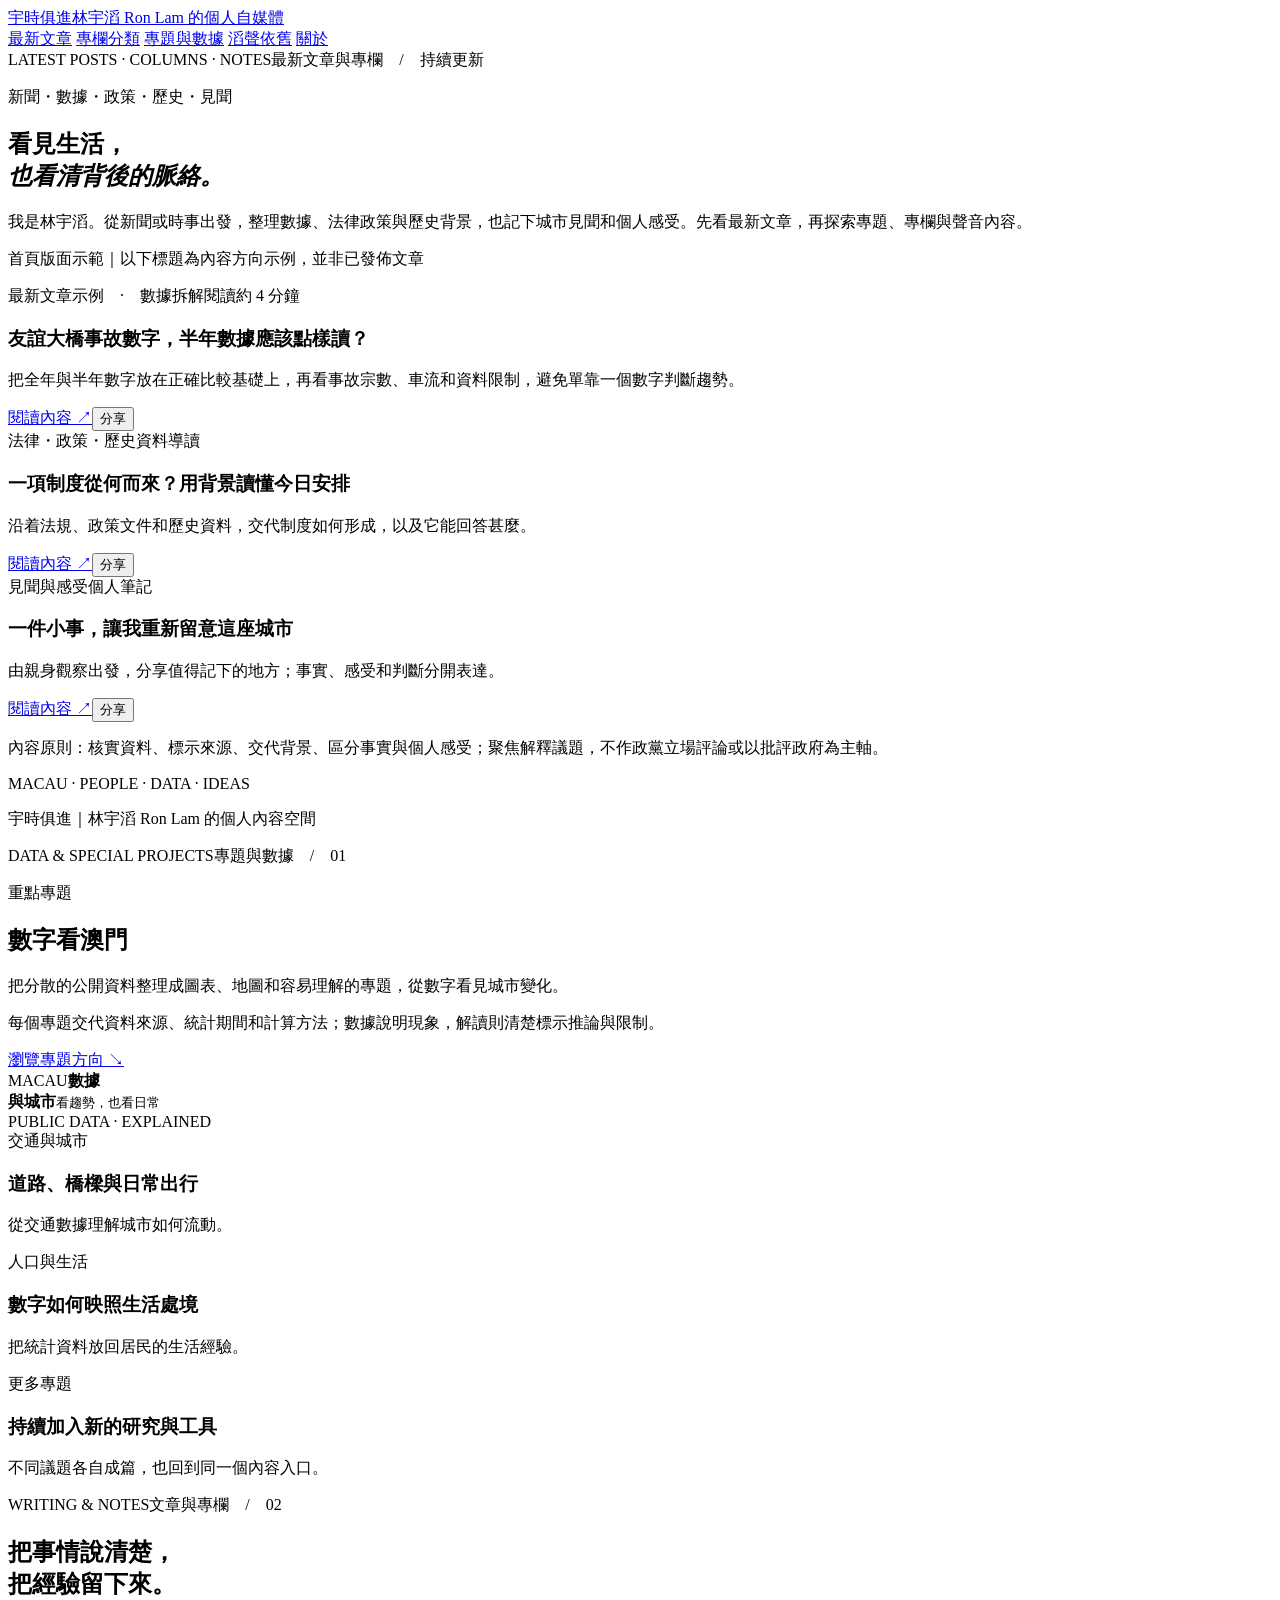
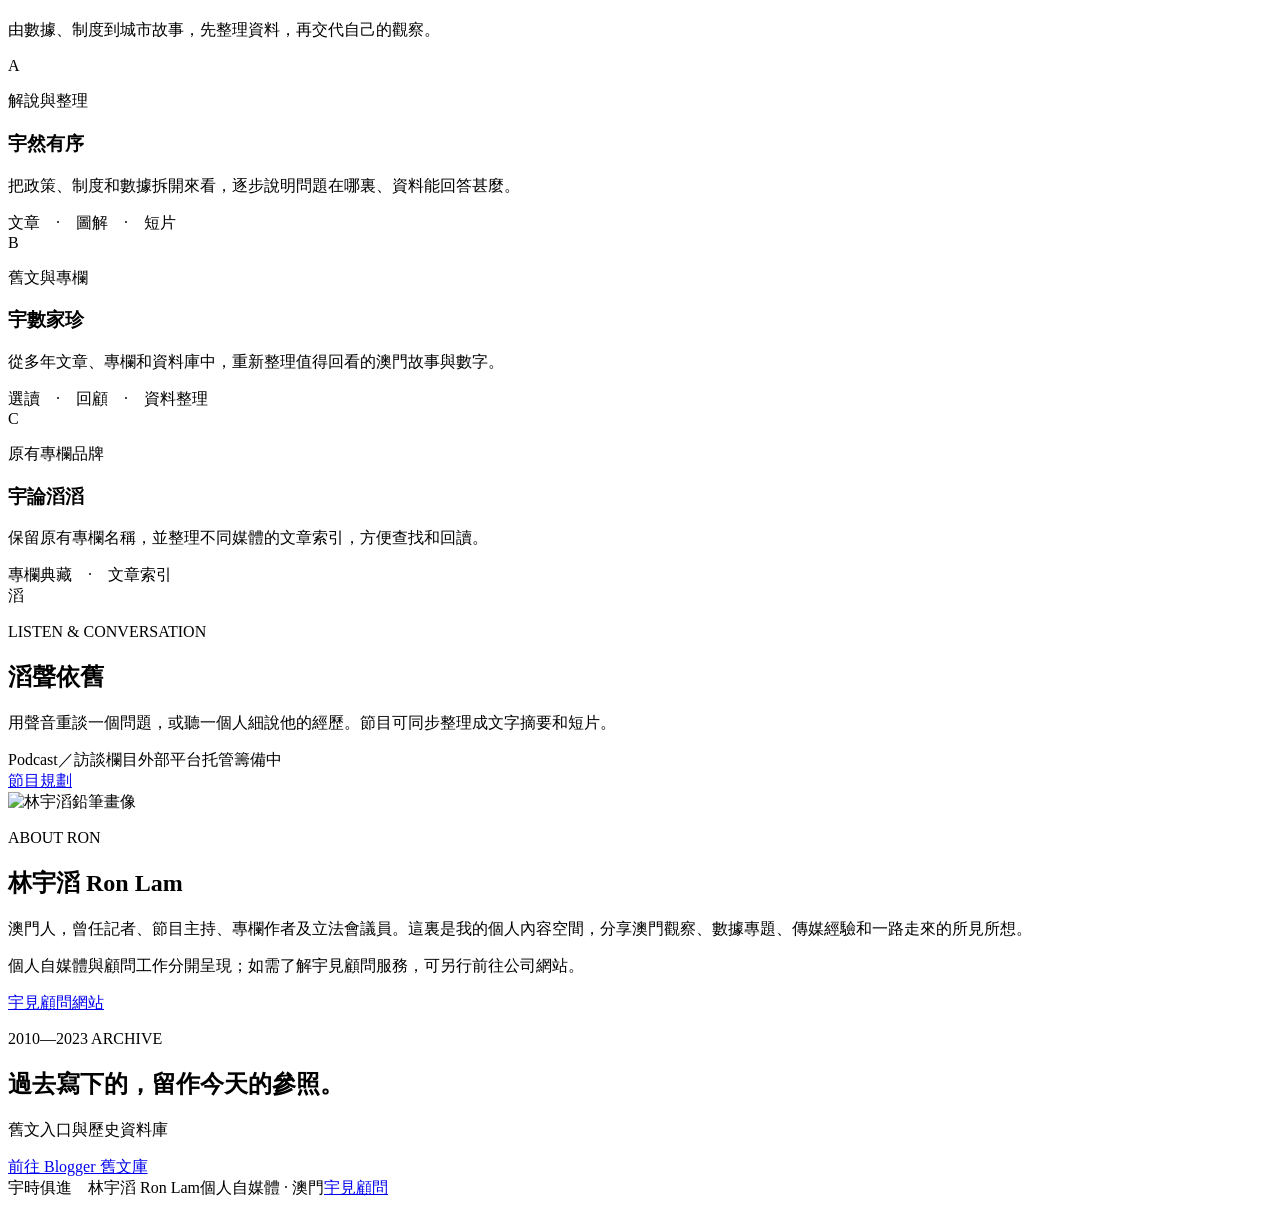
==== index.html @ ec5275de "Add personal media homepage draft" ====
<!doctype html>
<html lang="zh-Hant">
<head>
  <meta charset="utf-8">
  <meta name="viewport" content="width=device-width, initial-scale=1">
  <meta name="theme-color" content="#102a3b">
  <title>宇時俱進｜林宇滔 Ron Lam</title>
  <meta name="description" content="林宇滔 Ron Lam 的個人自媒體：新聞與時事解讀、澳門觀察、數據專題、文章與聲音故事。">
  <link rel="stylesheet" href="concepts.css">
  <link rel="stylesheet" href="fusion.css">
  <link rel="stylesheet" href="media-home.css">
</head>
<body class="media-home">
  <header class="site-header">
    <div class="wrap header-row">
      <a class="wordmark" href="#top" aria-label="宇時俱進首頁">宇時俱進<span>林宇滔 Ron Lam 的個人自媒體</span></a>
      <nav aria-label="主要導覽">
        <a href="#current">最新文章</a>
        <a href="#columns">專欄分類</a>
        <a href="#projects">專題與數據</a>
        <a href="#podcast">滔聲依舊</a>
        <a href="#about">關於</a>
      </nav>
    </div>
  </header>

  <main id="top">
    <section class="current-section" id="current" aria-labelledby="current-title">
      <div class="wrap">
        <div class="section-topline"><span class="eyebrow">LATEST POSTS · COLUMNS · NOTES</span><span class="section-index">最新文章與專欄　/　持續更新</span></div>
        <div class="current-heading"><div><p class="current-kicker">新聞・數據・政策・歷史・見聞</p><h1 id="current-title">看見生活，<br><em>也看清背後的脈絡。</em></h1></div><p>我是林宇滔。從新聞或時事出發，整理數據、法律政策與歷史背景，也記下城市見聞和個人感受。先看最新文章，再探索專題、專欄與聲音內容。</p></div>
        <p class="sample-label">首頁版面示範｜以下標題為內容方向示例，並非已發佈文章</p>
        <div class="current-grid">
          <article class="current-card current-card-featured" id="sample-data"><div class="current-meta"><span>最新文章示例　·　數據拆解</span><span>閱讀約 4 分鐘</span></div><h3>友誼大橋事故數字，半年數據應該點樣讀？</h3><p>把全年與半年數字放在正確比較基礎上，再看事故宗數、車流和資料限制，避免單靠一個數字判斷趨勢。</p><div class="share-row"><a href="#sample-data">閱讀內容 <span aria-hidden="true">↗</span></a><button class="share-button" type="button" data-title="友誼大橋事故數字，半年數據應該點樣讀？">分享</button></div></article>
          <article class="current-card" id="sample-policy"><div class="current-meta"><span>法律・政策・歷史</span><span>資料導讀</span></div><h3>一項制度從何而來？用背景讀懂今日安排</h3><p>沿着法規、政策文件和歷史資料，交代制度如何形成，以及它能回答甚麼。</p><div class="share-row"><a href="#sample-policy">閱讀內容 <span aria-hidden="true">↗</span></a><button class="share-button" type="button" data-title="一項制度從何而來？用背景讀懂今日安排">分享</button></div></article>
          <article class="current-card" id="sample-reflection"><div class="current-meta"><span>見聞與感受</span><span>個人筆記</span></div><h3>一件小事，讓我重新留意這座城市</h3><p>由親身觀察出發，分享值得記下的地方；事實、感受和判斷分開表達。</p><div class="share-row"><a href="#sample-reflection">閱讀內容 <span aria-hidden="true">↗</span></a><button class="share-button" type="button" data-title="一件小事，讓我重新留意這座城市">分享</button></div></article>
        </div>
        <p class="editorial-note">內容原則：核實資料、標示來源、交代背景、區分事實與個人感受；聚焦解釋議題，不作政黨立場評論或以批評政府為主軸。</p>
      </div>
    </section>

    <section class="opening-compact wrap" aria-label="網站定位">
      <p class="eyebrow">MACAU · PEOPLE · DATA · IDEAS</p>
      <p>宇時俱進｜林宇滔 Ron Lam 的個人內容空間</p>
    </section>

    <section class="feature-project" id="projects" aria-labelledby="project-title">
      <div class="wrap">
        <div class="section-topline"><span class="eyebrow">DATA & SPECIAL PROJECTS</span><span class="section-index">專題與數據　/　01</span></div>
        <div class="feature-grid">
          <div class="feature-copy">
            <p class="project-label"><span class="label-dot"></span>重點專題</p>
            <h2 id="project-title">數字看澳門</h2>
            <p class="feature-deck">把分散的公開資料整理成圖表、地圖和容易理解的專題，從數字看見城市變化。</p>
            <p class="feature-note">每個專題交代資料來源、統計期間和計算方法；數據說明現象，解讀則清楚標示推論與限制。</p>
            <a class="feature-link" href="#project-list">瀏覽專題方向 <span aria-hidden="true">↘</span></a>
          </div>
          <div class="data-visual" role="img" aria-label="以城市網格與數據線條呈現澳門專題資料">
            <div class="map-lines" aria-hidden="true"></div>
            <div class="data-stamp"><span>MACAU</span><strong>數據<br>與城市</strong><small>看趨勢，也看日常</small></div>
            <div class="chart-bars" aria-hidden="true"><i></i><i></i><i></i><i></i><i></i><i></i><i></i><i></i><i></i><i></i><i></i><i></i></div>
            <span class="visual-caption">PUBLIC DATA · EXPLAINED</span>
          </div>
        </div>
        <div class="project-list" id="project-list">
          <article><span>交通與城市</span><h3>道路、橋樑與日常出行</h3><p>從交通數據理解城市如何流動。</p></article>
          <article><span>人口與生活</span><h3>數字如何映照生活處境</h3><p>把統計資料放回居民的生活經驗。</p></article>
          <article><span>更多專題</span><h3>持續加入新的研究與工具</h3><p>不同議題各自成篇，也回到同一個內容入口。</p></article>
        </div>
      </div>
    </section>

    <section class="columns-section wrap" id="columns">
      <div class="section-topline"><span class="eyebrow">WRITING & NOTES</span><span class="section-index">文章與專欄　/　02</span></div>
      <div class="columns-heading"><h2>把事情說清楚，<br>把經驗留下來。</h2><p>由數據、制度到城市故事，先整理資料，再交代自己的觀察。</p></div>
      <div class="column-grid">
        <article class="column-card card-green">
          <span class="card-number">A</span><p class="card-kicker">解說與整理</p><h3>宇然有序</h3>
          <p>把政策、制度和數據拆開來看，逐步說明問題在哪裏、資料能回答甚麼。</p>
          <span class="format-note">文章　·　圖解　·　短片</span>
        </article>
        <article class="column-card card-cream">
          <span class="card-number">B</span><p class="card-kicker">舊文與專欄</p><h3>宇數家珍</h3>
          <p>從多年文章、專欄和資料庫中，重新整理值得回看的澳門故事與數字。</p>
          <span class="format-note">選讀　·　回顧　·　資料整理</span>
        </article>
        <article class="column-card card-blue">
          <span class="card-number">C</span><p class="card-kicker">原有專欄品牌</p><h3>宇論滔滔</h3>
          <p>保留原有專欄名稱，並整理不同媒體的文章索引，方便查找和回讀。</p>
          <span class="format-note">專欄典藏　·　文章索引</span>
        </article>
      </div>
    </section>

    <section class="podcast-section" id="podcast">
      <div class="wrap podcast-inner">
        <div class="podcast-mark" aria-hidden="true"><span>滔</span><i></i><i></i><i></i></div>
        <div class="podcast-copy"><p class="eyebrow">LISTEN & CONVERSATION</p><h2>滔聲依舊</h2><p>用聲音重談一個問題，或聽一個人細說他的經歷。節目可同步整理成文字摘要和短片。</p><div class="podcast-meta"><span>Podcast／訪談欄目</span><span>外部平台托管</span><span>籌備中</span></div></div>
        <a class="podcast-link" href="#about">節目規劃</a>
      </div>
    </section>

    <section class="about-section wrap" id="about">
      <div class="about-photo"><img src="assets/ron-lam-pencil.png" alt="林宇滔鉛筆畫像" loading="lazy"></div>
      <div class="about-copy"><p class="eyebrow">ABOUT RON</p><h2>林宇滔 Ron Lam</h2><p>澳門人，曾任記者、節目主持、專欄作者及立法會議員。這裏是我的個人內容空間，分享澳門觀察、數據專題、傳媒經驗和一路走來的所見所想。</p><p>個人自媒體與顧問工作分開呈現；如需了解宇見顧問服務，可另行前往公司網站。</p><a class="text-link" href="https://uvisionmacau.com/" target="_blank" rel="noopener">宇見顧問網站</a></div>
    </section>

    <section class="archive-band">
      <div class="wrap archive-inner"><div><p class="eyebrow">2010—2023 ARCHIVE</p><h2>過去寫下的，留作今天的參照。</h2><p>舊文入口與歷史資料庫</p></div><a href="https://lamutou.blogspot.com/" target="_blank" rel="noopener">前往 Blogger 舊文庫</a></div>
    </section>
  </main>

  <footer class="site-footer"><div class="wrap footer-row"><span>宇時俱進　林宇滔 Ron Lam</span><span>個人自媒體 · 澳門</span><a href="https://uvisionmacau.com/" target="_blank" rel="noopener">宇見顧問</a></div></footer>
  <div class="share-status" role="status" aria-live="polite"></div>
  <script>
    document.querySelectorAll('.share-button').forEach(button => button.addEventListener('click', async () => {
      const title = button.dataset.title;
      const url = new URL(button.closest('article').id, window.location.href).href;
      const shareText = `${title}｜宇時俱進・林宇滔 Ron Lam\n${url}`;
      try {
        if (navigator.share) await navigator.share({title, text: shareText});
        else { await navigator.clipboard.writeText(shareText); document.querySelector('.share-status').textContent = '分享文字已複製：標題、網站名稱及連結（連結置於最後）。'; }
      } catch (error) {
        if (error.name !== 'AbortError') { try { await navigator.clipboard.writeText(shareText); document.querySelector('.share-status').textContent = '分享文字已複製：標題、網站名稱及連結（連結置於最後）。'; } catch { document.querySelector('.share-status').textContent = shareText; } }
      }
    }));
  </script>
</body>
</html>
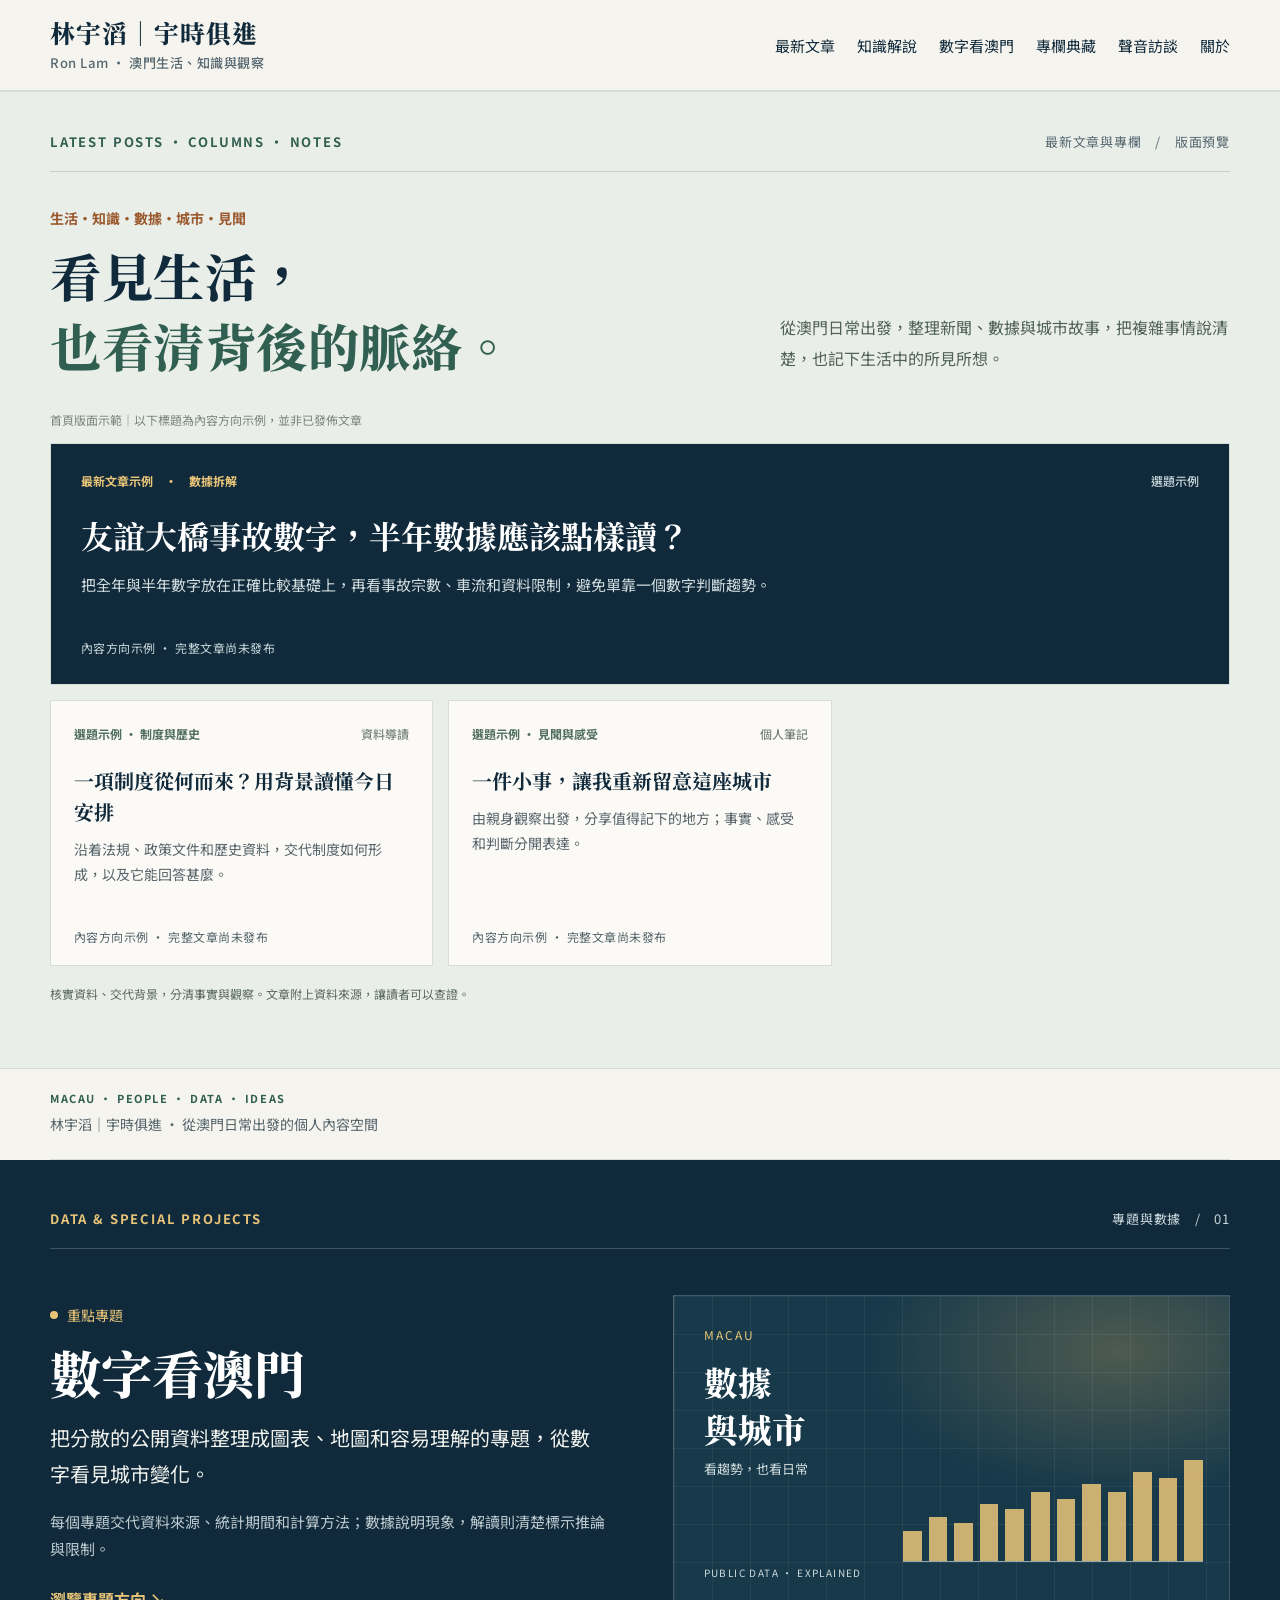
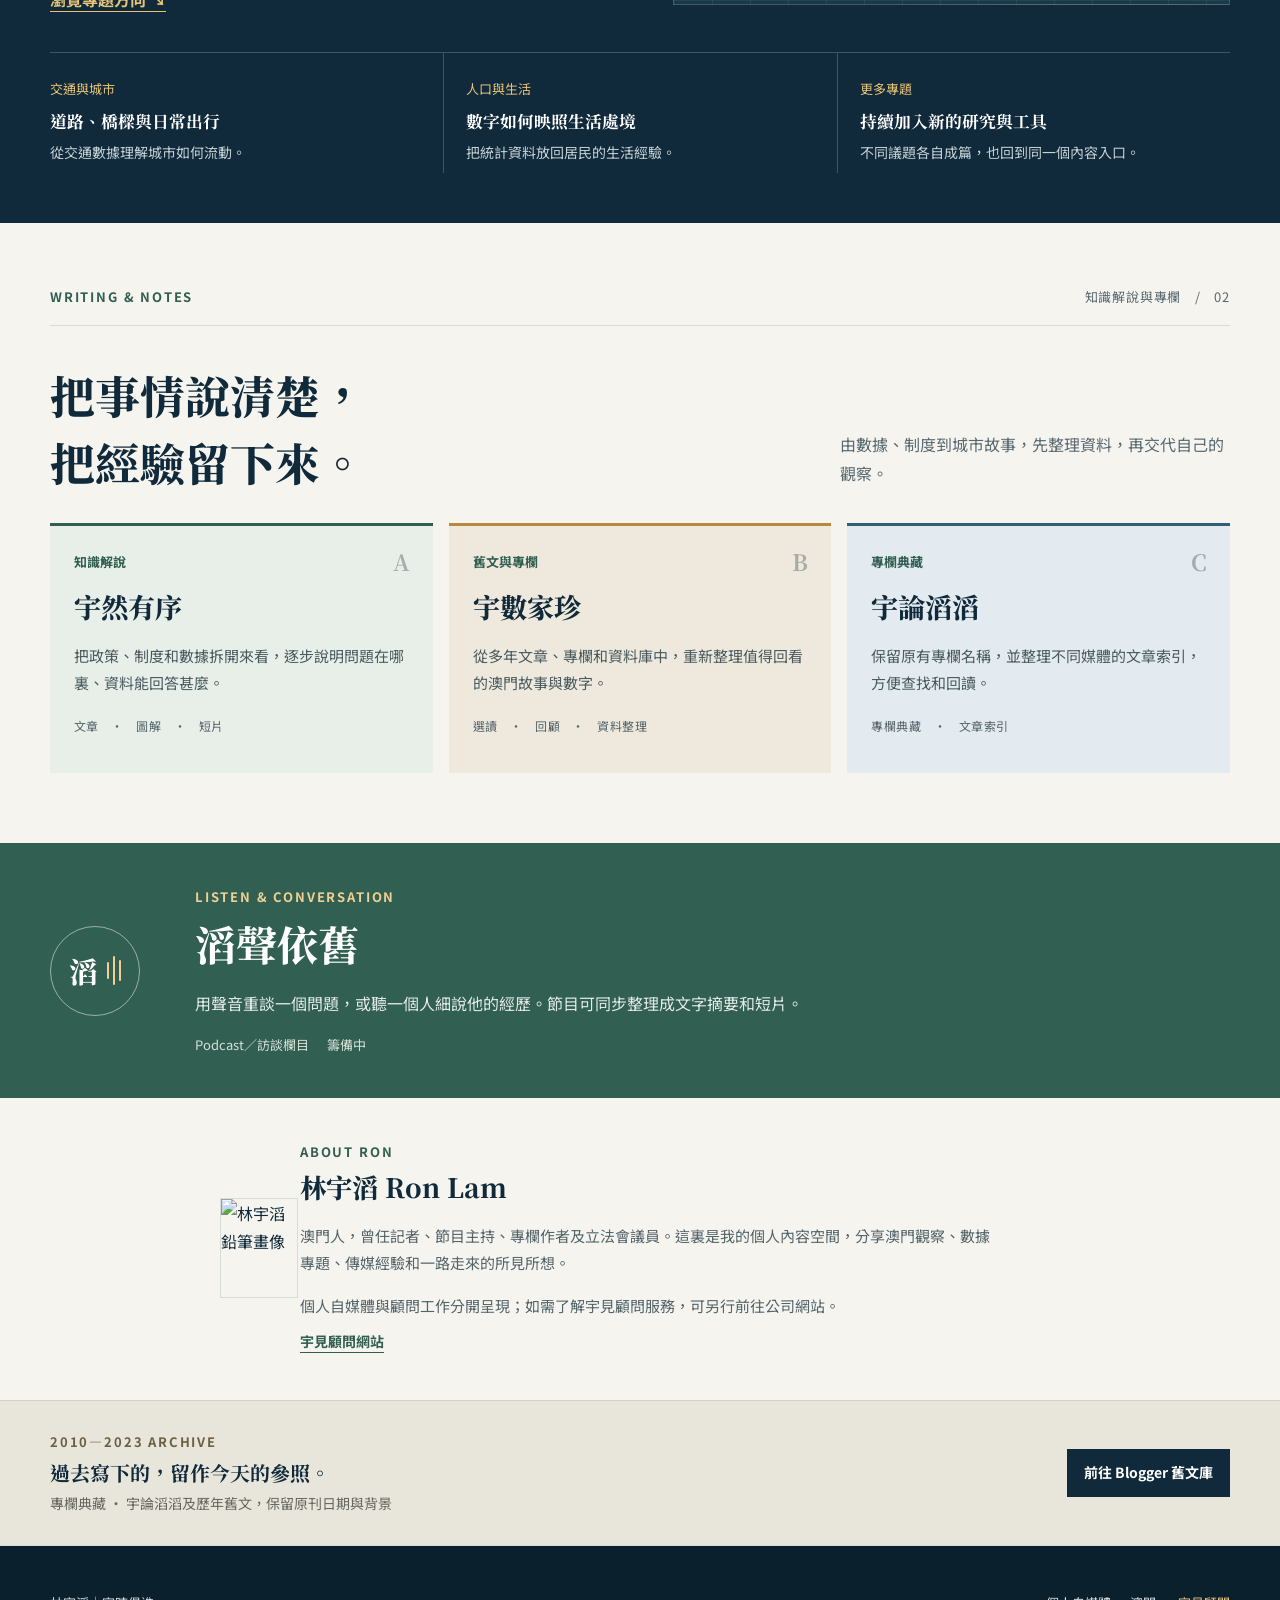
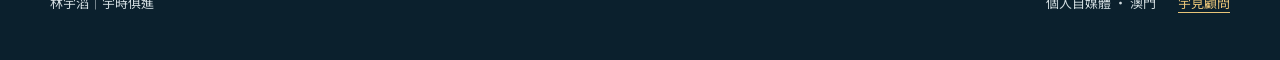
==== commit 41d80152: "Refine personal media homepage branding, navigation and draft content boundaries" ====
--- a/index.html
+++ b/index.html
@@ -4,21 +4,29 @@
   <meta charset="utf-8">
   <meta name="viewport" content="width=device-width, initial-scale=1">
   <meta name="theme-color" content="#102a3b">
-  <title>宇時俱進｜林宇滔 Ron Lam</title>
-  <meta name="description" content="林宇滔 Ron Lam 的個人自媒體：新聞與時事解讀、澳門觀察、數據專題、文章與聲音故事。">
+  <title>林宇滔｜宇時俱進</title>
+  <meta name="description" content="從澳門日常出發，整理新聞、數據與城市故事，把複雜事情說清楚，也記下生活中的所見所想。">
   <link rel="stylesheet" href="concepts.css">
   <link rel="stylesheet" href="fusion.css">
   <link rel="stylesheet" href="media-home.css">
+  <style>
+    .media-home .header-row{flex-wrap:wrap;padding-top:18px;padding-bottom:18px}
+    .media-home nav{flex-wrap:wrap;gap:12px 22px}
+    .media-home nav a{white-space:nowrap}
+    .media-home .current-card-featured .format-note{color:#c9d8dc}
+    @media(max-width:580px){.media-home .wordmark{font-size:1.35rem}}
+  </style>
 </head>
 <body class="media-home">
   <header class="site-header">
     <div class="wrap header-row">
-      <a class="wordmark" href="#top" aria-label="宇時俱進首頁">宇時俱進<span>林宇滔 Ron Lam 的個人自媒體</span></a>
+      <a class="wordmark" href="#top" aria-label="林宇滔｜宇時俱進首頁">林宇滔｜宇時俱進<span>Ron Lam · 澳門生活、知識與觀察</span></a>
       <nav aria-label="主要導覽">
         <a href="#current">最新文章</a>
-        <a href="#columns">專欄分類</a>
-        <a href="#projects">專題與數據</a>
-        <a href="#podcast">滔聲依舊</a>
+        <a href="#columns">知識解說</a>
+        <a href="#projects">數字看澳門</a>
+        <a href="#archive">專欄典藏</a>
+        <a href="#podcast">聲音訪談</a>
         <a href="#about">關於</a>
       </nav>
     </div>
@@ -27,21 +35,21 @@
   <main id="top">
     <section class="current-section" id="current" aria-labelledby="current-title">
       <div class="wrap">
-        <div class="section-topline"><span class="eyebrow">LATEST POSTS · COLUMNS · NOTES</span><span class="section-index">最新文章與專欄　/　持續更新</span></div>
-        <div class="current-heading"><div><p class="current-kicker">新聞・數據・政策・歷史・見聞</p><h1 id="current-title">看見生活，<br><em>也看清背後的脈絡。</em></h1></div><p>我是林宇滔。從新聞或時事出發，整理數據、法律政策與歷史背景，也記下城市見聞和個人感受。先看最新文章，再探索專題、專欄與聲音內容。</p></div>
+        <div class="section-topline"><span class="eyebrow">LATEST POSTS · COLUMNS · NOTES</span><span class="section-index">最新文章與專欄　/　版面預覽</span></div>
+        <div class="current-heading"><div><p class="current-kicker">生活・知識・數據・城市・見聞</p><h1 id="current-title">看見生活，<br><em>也看清背後的脈絡。</em></h1></div><p>從澳門日常出發，整理新聞、數據與城市故事，把複雜事情說清楚，也記下生活中的所見所想。</p></div>
         <p class="sample-label">首頁版面示範｜以下標題為內容方向示例，並非已發佈文章</p>
         <div class="current-grid">
-          <article class="current-card current-card-featured" id="sample-data"><div class="current-meta"><span>最新文章示例　·　數據拆解</span><span>閱讀約 4 分鐘</span></div><h3>友誼大橋事故數字，半年數據應該點樣讀？</h3><p>把全年與半年數字放在正確比較基礎上，再看事故宗數、車流和資料限制，避免單靠一個數字判斷趨勢。</p><div class="share-row"><a href="#sample-data">閱讀內容 <span aria-hidden="true">↗</span></a><button class="share-button" type="button" data-title="友誼大橋事故數字，半年數據應該點樣讀？">分享</button></div></article>
-          <article class="current-card" id="sample-policy"><div class="current-meta"><span>法律・政策・歷史</span><span>資料導讀</span></div><h3>一項制度從何而來？用背景讀懂今日安排</h3><p>沿着法規、政策文件和歷史資料，交代制度如何形成，以及它能回答甚麼。</p><div class="share-row"><a href="#sample-policy">閱讀內容 <span aria-hidden="true">↗</span></a><button class="share-button" type="button" data-title="一項制度從何而來？用背景讀懂今日安排">分享</button></div></article>
-          <article class="current-card" id="sample-reflection"><div class="current-meta"><span>見聞與感受</span><span>個人筆記</span></div><h3>一件小事，讓我重新留意這座城市</h3><p>由親身觀察出發，分享值得記下的地方；事實、感受和判斷分開表達。</p><div class="share-row"><a href="#sample-reflection">閱讀內容 <span aria-hidden="true">↗</span></a><button class="share-button" type="button" data-title="一件小事，讓我重新留意這座城市">分享</button></div></article>
+          <article class="current-card current-card-featured" id="sample-data"><div class="current-meta"><span>最新文章示例　·　數據拆解</span><span>選題示例</span></div><h3>友誼大橋事故數字，半年數據應該點樣讀？</h3><p>把全年與半年數字放在正確比較基礎上，再看事故宗數、車流和資料限制，避免單靠一個數字判斷趨勢。</p><div class="share-row"><span class="format-note">內容方向示例 · 完整文章尚未發布</span></div></article>
+          <article class="current-card" id="sample-policy"><div class="current-meta"><span>選題示例 · 制度與歷史</span><span>資料導讀</span></div><h3>一項制度從何而來？用背景讀懂今日安排</h3><p>沿着法規、政策文件和歷史資料，交代制度如何形成，以及它能回答甚麼。</p><div class="share-row"><span class="format-note">內容方向示例 · 完整文章尚未發布</span></div></article>
+          <article class="current-card" id="sample-reflection"><div class="current-meta"><span>選題示例 · 見聞與感受</span><span>個人筆記</span></div><h3>一件小事，讓我重新留意這座城市</h3><p>由親身觀察出發，分享值得記下的地方；事實、感受和判斷分開表達。</p><div class="share-row"><span class="format-note">內容方向示例 · 完整文章尚未發布</span></div></article>
         </div>
-        <p class="editorial-note">內容原則：核實資料、標示來源、交代背景、區分事實與個人感受；聚焦解釋議題，不作政黨立場評論或以批評政府為主軸。</p>
+        <p class="editorial-note">核實資料、交代背景，分清事實與觀察。文章附上資料來源，讓讀者可以查證。</p>
       </div>
     </section>
 
     <section class="opening-compact wrap" aria-label="網站定位">
       <p class="eyebrow">MACAU · PEOPLE · DATA · IDEAS</p>
-      <p>宇時俱進｜林宇滔 Ron Lam 的個人內容空間</p>
+      <p>林宇滔｜宇時俱進 · 從澳門日常出發的個人內容空間</p>
     </section>
 
     <section class="feature-project" id="projects" aria-labelledby="project-title">
@@ -71,11 +79,11 @@
     </section>
 
     <section class="columns-section wrap" id="columns">
-      <div class="section-topline"><span class="eyebrow">WRITING & NOTES</span><span class="section-index">文章與專欄　/　02</span></div>
+      <div class="section-topline"><span class="eyebrow">WRITING & NOTES</span><span class="section-index">知識解說與專欄　/　02</span></div>
       <div class="columns-heading"><h2>把事情說清楚，<br>把經驗留下來。</h2><p>由數據、制度到城市故事，先整理資料，再交代自己的觀察。</p></div>
       <div class="column-grid">
         <article class="column-card card-green">
-          <span class="card-number">A</span><p class="card-kicker">解說與整理</p><h3>宇然有序</h3>
+          <span class="card-number">A</span><p class="card-kicker">知識解說</p><h3>宇然有序</h3>
           <p>把政策、制度和數據拆開來看，逐步說明問題在哪裏、資料能回答甚麼。</p>
           <span class="format-note">文章　·　圖解　·　短片</span>
         </article>
@@ -85,7 +93,7 @@
           <span class="format-note">選讀　·　回顧　·　資料整理</span>
         </article>
         <article class="column-card card-blue">
-          <span class="card-number">C</span><p class="card-kicker">原有專欄品牌</p><h3>宇論滔滔</h3>
+          <span class="card-number">C</span><p class="card-kicker">專欄典藏</p><h3>宇論滔滔</h3>
           <p>保留原有專欄名稱，並整理不同媒體的文章索引，方便查找和回讀。</p>
           <span class="format-note">專欄典藏　·　文章索引</span>
         </article>
@@ -95,8 +103,7 @@
     <section class="podcast-section" id="podcast">
       <div class="wrap podcast-inner">
         <div class="podcast-mark" aria-hidden="true"><span>滔</span><i></i><i></i><i></i></div>
-        <div class="podcast-copy"><p class="eyebrow">LISTEN & CONVERSATION</p><h2>滔聲依舊</h2><p>用聲音重談一個問題，或聽一個人細說他的經歷。節目可同步整理成文字摘要和短片。</p><div class="podcast-meta"><span>Podcast／訪談欄目</span><span>外部平台托管</span><span>籌備中</span></div></div>
-        <a class="podcast-link" href="#about">節目規劃</a>
+        <div class="podcast-copy"><p class="eyebrow">LISTEN & CONVERSATION</p><h2>滔聲依舊</h2><p>用聲音重談一個問題，或聽一個人細說他的經歷。節目可同步整理成文字摘要和短片。</p><div class="podcast-meta"><span>Podcast／訪談欄目</span><span>籌備中</span></div></div>
       </div>
     </section>
 
@@ -105,25 +112,11 @@
       <div class="about-copy"><p class="eyebrow">ABOUT RON</p><h2>林宇滔 Ron Lam</h2><p>澳門人，曾任記者、節目主持、專欄作者及立法會議員。這裏是我的個人內容空間，分享澳門觀察、數據專題、傳媒經驗和一路走來的所見所想。</p><p>個人自媒體與顧問工作分開呈現；如需了解宇見顧問服務，可另行前往公司網站。</p><a class="text-link" href="https://uvisionmacau.com/" target="_blank" rel="noopener">宇見顧問網站</a></div>
     </section>
 
-    <section class="archive-band">
-      <div class="wrap archive-inner"><div><p class="eyebrow">2010—2023 ARCHIVE</p><h2>過去寫下的，留作今天的參照。</h2><p>舊文入口與歷史資料庫</p></div><a href="https://lamutou.blogspot.com/" target="_blank" rel="noopener">前往 Blogger 舊文庫</a></div>
+    <section class="archive-band" id="archive">
+      <div class="wrap archive-inner"><div><p class="eyebrow">2010—2023 ARCHIVE</p><h2>過去寫下的，留作今天的參照。</h2><p>專欄典藏 · 宇論滔滔及歷年舊文，保留原刊日期與背景</p></div><a href="https://lamutou.blogspot.com/" target="_blank" rel="noopener">前往 Blogger 舊文庫</a></div>
     </section>
   </main>
 
-  <footer class="site-footer"><div class="wrap footer-row"><span>宇時俱進　林宇滔 Ron Lam</span><span>個人自媒體 · 澳門</span><a href="https://uvisionmacau.com/" target="_blank" rel="noopener">宇見顧問</a></div></footer>
-  <div class="share-status" role="status" aria-live="polite"></div>
-  <script>
-    document.querySelectorAll('.share-button').forEach(button => button.addEventListener('click', async () => {
-      const title = button.dataset.title;
-      const url = new URL(button.closest('article').id, window.location.href).href;
-      const shareText = `${title}｜宇時俱進・林宇滔 Ron Lam\n${url}`;
-      try {
-        if (navigator.share) await navigator.share({title, text: shareText});
-        else { await navigator.clipboard.writeText(shareText); document.querySelector('.share-status').textContent = '分享文字已複製：標題、網站名稱及連結（連結置於最後）。'; }
-      } catch (error) {
-        if (error.name !== 'AbortError') { try { await navigator.clipboard.writeText(shareText); document.querySelector('.share-status').textContent = '分享文字已複製：標題、網站名稱及連結（連結置於最後）。'; } catch { document.querySelector('.share-status').textContent = shareText; } }
-      }
-    }));
-  </script>
+  <footer class="site-footer"><div class="wrap footer-row"><span>林宇滔｜宇時俱進</span><span>個人自媒體 · 澳門</span><a href="https://uvisionmacau.com/" target="_blank" rel="noopener">宇見顧問</a></div></footer>
 </body>
 </html>
--- a/concepts.css
+++ b/concepts.css
@@ -0,0 +1,13 @@
+@import url('https://fonts.googleapis.com/css2?family=Noto+Sans+TC:wght@400;500;700;900&family=Noto+Serif+TC:wght@400;600;800;900&display=swap');
+*{box-sizing:border-box}html{scroll-behavior:smooth}body{margin:0;font:16px/1.8 'Noto Sans TC',sans-serif;color:var(--ink);background:var(--bg)}a{color:inherit;text-decoration:none}a:hover{text-decoration:underline;text-underline-offset:5px}img{display:block;width:100%;object-fit:cover}button,summary{font:inherit}h1,h2,h3,p{margin:0}h1,h2,h3{line-height:1.35}h1{font-size:clamp(2.6rem,6vw,5.8rem)}h2{font-size:clamp(1.7rem,3vw,2.8rem)}h3{font-size:1.35rem}p{margin-top:1rem}a:focus-visible,summary:focus-visible{outline:3px solid var(--accent);outline-offset:5px}.serif{font-family:'Noto Serif TC',serif}.wrap{width:min(1180px,calc(100% - 64px));margin:auto}.switcher{background:#fff;color:#292929;border-bottom:1px solid #ddd;font-size:14px;position:relative;z-index:5}.switcher nav{display:flex;align-items:center;gap:22px;flex-wrap:wrap;padding:10px 0}.switcher strong{margin-right:auto}.switcher a[aria-current=page]{font-weight:900;border-bottom:2px solid #222}.kicker{font-size:14px;font-weight:700;letter-spacing:.12em;text-transform:uppercase;color:var(--accent)}.muted{color:var(--muted)}.tag{font-size:14px;color:var(--accent);font-weight:700}.button{display:inline-block;padding:12px 23px;background:var(--accent);color:var(--button-ink,#fff);font-weight:700;margin-top:24px}.section{padding:68px 0}.section-heading{display:flex;gap:24px;justify-content:space-between;align-items:baseline;margin-bottom:28px}.grid3{display:grid;grid-template-columns:repeat(3,minmax(0,1fr));gap:28px}.grid2{display:grid;grid-template-columns:repeat(2,minmax(0,1fr));gap:32px}details{margin-top:20px;border-top:1px solid var(--line);padding-top:12px}summary{cursor:pointer;font-size:14px;font-weight:700}details p{font-size:16px;color:var(--muted)}.notice{font-size:14px;padding:12px 0;color:var(--muted)}.archive{border-top:1px solid var(--line);padding:40px 0}.archive .wrap{display:flex;justify-content:space-between;align-items:center;gap:28px}.archive h2{font-size:1.4rem}.archive p{margin:6px 0 0;font-size:14px}.archive a{font-weight:700;text-decoration:underline;white-space:nowrap}footer{padding:26px 0;font-size:14px;border-top:1px solid var(--line)}.credits{font-size:12px;color:var(--muted);margin-top:10px}.credits a{text-decoration:underline}.about-row{display:grid;grid-template-columns:90px 1fr;gap:24px;align-items:center}.about-row img{height:90px;border-radius:50%}.about-row p{margin-top:8px}.preview-label{font-size:13px;color:var(--muted);margin-top:16px}
+/* A / printed journal: compact masthead, asymmetric editorial columns */
+.journal{--bg:#fff;--ink:#202020;--accent:#ad262b;--muted:#666;--line:#d4d4d4}.journal .masthead{padding:35px 0 18px;border-bottom:4px double #222}.journal .brandline{display:flex;align-items:baseline;justify-content:space-between;gap:20px}.journal .brand{font:900 clamp(2.3rem,6vw,4.6rem)/1.2 'Noto Serif TC',serif;letter-spacing:.08em}.journal .brandline small{font-size:14px;letter-spacing:.13em}.journal .nav{display:flex;gap:32px;flex-wrap:wrap;border-bottom:1px solid #222;padding:15px 0}.journal .editorial{display:grid;grid-template-columns:2fr 1fr;gap:45px;padding:45px 0 55px}.journal .lead h1{font:800 clamp(2.3rem,4vw,4rem)/1.4 'Noto Serif TC',serif;margin:16px 0 22px}.journal .lead p{font-size:18px;max-width:650px}.journal .side{border-left:1px solid var(--line);padding-left:32px}.journal .side article+article{border-top:1px solid var(--line);margin-top:24px;padding-top:24px}.journal .side h3{margin-top:10px}.journal .issue{padding:28px;background:#f4f4f4;margin-top:30px;border-left:4px solid var(--accent)}.journal .section{border-top:1px solid #222}.journal .grid3 article{border-top:3px solid #222;padding-top:18px}.journal .grid3 h3{margin-top:14px}.journal .media-note{border:1px solid var(--line);padding:28px}.journal .about-row{max-width:800px}.journal .archive{background:#f4f4f4}
+/* B / studio: dark stage, acid-yellow typography, horizontal program rows */
+.studio{--bg:#121212;--ink:#f6f6f6;--accent:#e4ff45;--button-ink:#121212;--muted:#b6b6b6;--line:#393939}.studio .nav{display:flex;justify-content:space-between;gap:24px;padding:25px 0;align-items:center}.studio .brand{font-size:25px;font-weight:900;letter-spacing:-.04em}.studio .nav-links{display:flex;gap:24px;flex-wrap:wrap}.studio .stage{background:#232323;display:grid;grid-template-columns:1.2fr 1fr;min-height:600px;overflow:hidden}.studio .stage-copy{padding:60px 48px;align-self:center}.studio h1{font-weight:900;letter-spacing:-.035em;margin:24px 0}.studio h1 em{font-style:normal;color:var(--accent)}.studio .portrait{position:relative;min-height:560px}.studio .portrait img{height:100%;position:absolute;object-position:center 25%;filter:grayscale(1)}.studio .portrait:after{content:'';position:absolute;inset:0;background:linear-gradient(90deg,#232323,transparent 30%)}.studio .portrait .caption{position:absolute;bottom:28px;left:30px;z-index:1;background:var(--accent);color:#111;padding:10px 20px;font-weight:900}.studio .program{border-top:1px solid var(--line);display:grid;grid-template-columns:70px 1fr 200px;gap:26px;padding:27px 0;align-items:start}.studio .program .number{font-size:2rem;font-weight:900;color:var(--accent)}.studio .program h3{font-size:1.65rem}.studio .program p{margin-top:8px}.studio .program .format{text-align:right;font-size:14px}.studio .podcast-band{background:var(--accent);color:#141414;padding:46px}.studio .podcast-band .kicker{color:#363e0c}.studio .podcast-band p{max-width:700px}.studio .podcast-band .grid2{margin-top:30px}.studio .podcast-band article{border-top:1px solid #66791b;padding-top:18px}.studio .reading{padding:28px;border:1px solid var(--line)}.studio .reading h3{margin-top:15px}.studio .about{border-top:1px solid var(--line);max-width:850px}.studio .archive{background:#202020}
+/* C / field notebook: photographic opening, narrow index and flowing stories */
+.city{--bg:#fffdf8;--ink:#263b34;--accent:#a53c24;--muted:#66716a;--line:#d6dad1}.city .nav{display:flex;justify-content:space-between;gap:24px;align-items:center;padding:28px 0}.city .brand{font:800 1.9rem 'Noto Serif TC',serif}.city .nav-links{display:flex;gap:24px;flex-wrap:wrap}.city .cover{position:relative;height:650px;background:#263b34;overflow:hidden}.city .cover img{height:100%;object-position:center}.city .cover:after{content:'';position:absolute;inset:0;background:linear-gradient(90deg,rgba(0,0,0,.68),rgba(0,0,0,.08))}.city .cover-copy{position:absolute;z-index:1;left:6%;bottom:65px;max-width:640px;color:white;padding-right:24px}.city .cover .kicker{color:#ffd49c}.city .cover h1{font-family:'Noto Serif TC',serif;margin:22px 0}.city .cover p{font-size:18px;max-width:460px}.city .caption{display:flex;justify-content:space-between;gap:20px;padding:13px 0;font-size:13px;color:var(--muted)}.city .notebook{display:grid;grid-template-columns:200px minmax(0,1fr);gap:65px;padding:60px 0}.city .index{border-top:3px solid var(--accent);padding-top:20px}.city .index h2{font-size:1.4rem}.city .index a{display:block;margin-top:20px;color:var(--muted)}.city .story{padding:0 0 38px;margin-bottom:38px;border-bottom:1px solid var(--line)}.city .story h2{margin-top:12px}.city .story p{max-width:760px}.city .quote{background:#e7eee9;padding:35px;border-left:4px solid #263b34;font:600 1.6rem/1.7 'Noto Serif TC',serif;margin:25px 0 45px}.city .postcards article{padding:25px;border:1px solid var(--line);background:#fff}.city .postcards h3{margin-top:15px}.city .listen{display:grid;grid-template-columns:1fr 1.5fr;gap:40px;background:#263b34;color:white;padding:38px}.city .listen .kicker{color:#f2bb87}.city .about-row{padding:40px 0;max-width:750px}.city .archive{background:#e7eee9}
+/* Comparison page */
+.compare{--bg:#f4f5f7;--ink:#17191c;--accent:#234ae3;--muted:#626a77;--line:#d6dae1}.compare header{padding:70px 0 40px}.compare header h1{font-size:clamp(2.5rem,5vw,4rem)}.compare header p{max-width:700px}.compare .option{background:white;border:1px solid var(--line);overflow:hidden;display:flex;flex-direction:column}.compare .sample{min-height:250px;padding:30px;display:flex;flex-direction:column;justify-content:space-between}.compare .sample span{font-size:14px}.compare .sample strong{font-size:2.6rem;line-height:1.4}.compare .sample-a{background:white;color:#222;border-top:5px solid #ad262b;font-family:'Noto Serif TC',serif}.compare .sample-b{background:#151515;color:#e4ff45;font-weight:900}.compare .sample-c{background:#263b34;color:white;font-family:'Noto Serif TC',serif}.compare .option-body{padding:28px;flex:1;display:flex;flex-direction:column}.compare .option-body p{color:var(--muted)}.compare .option-body .button{align-self:flex-start;margin-top:auto}.compare .flow{font-size:14px;padding:20px 0 28px;line-height:2}.compare .original{margin:36px 0 70px;padding:25px;border:1px solid var(--line);display:flex;gap:24px;justify-content:space-between;align-items:center}.compare .original a{text-decoration:underline;white-space:nowrap}
+@media(max-width:850px){.wrap{width:calc(100% - 40px)}.grid3{grid-template-columns:1fr}.journal .editorial{grid-template-columns:1fr;gap:30px}.journal .side{border-left:0;border-top:1px solid var(--line);padding:28px 0 0;display:grid;grid-template-columns:1fr 1fr;gap:24px}.journal .side article+article{border:0;padding:0;margin:0}.studio .stage{grid-template-columns:1fr 1fr;min-height:480px}.studio .stage-copy{padding:36px 24px}.studio h1{font-size:2.8rem}.studio .portrait{min-height:480px}.city .notebook{grid-template-columns:150px minmax(0,1fr);gap:30px}.city .cover{height:550px}.compare .option{display:grid;grid-template-columns:.8fr 1.2fr}}
+@media(max-width:580px){.wrap{width:calc(100% - 36px)}.switcher nav{gap:10px 17px}.switcher strong{width:100%}.section{padding:42px 0}.section-heading,.archive .wrap,.compare .original{align-items:flex-start;flex-direction:column}.grid2{grid-template-columns:1fr}.journal .brandline{display:block}.journal .brandline small{display:block;margin-top:12px}.journal .nav{gap:20px}.journal .side{grid-template-columns:1fr}.journal .side article+article{border-top:1px solid var(--line);padding-top:24px}.studio .nav,.city .nav{align-items:flex-start;flex-direction:column;gap:12px}.studio .stage{grid-template-columns:1fr}.studio .stage-copy{padding:36px 25px}.studio .portrait{min-height:380px}.studio .portrait:after{background:linear-gradient(#232323,transparent 30%)}.studio .program{grid-template-columns:40px 1fr;gap:16px}.studio .program .format{grid-column:2;text-align:left}.studio .podcast-band{padding:28px}.city .cover{height:520px}.city .cover-copy{bottom:40px;left:7%}.city .cover h1{font-size:3rem}.city .notebook{display:block;padding-top:35px}.city .index{margin-bottom:40px}.city .index a{display:inline-block;margin:15px 20px 0 0}.city .listen{grid-template-columns:1fr;padding:26px;gap:20px}.city .caption{flex-direction:column;gap:4px}.compare .option{display:flex}.compare .sample{min-height:210px}.about-row{grid-template-columns:65px 1fr;gap:17px}.about-row img{height:65px}.archive a{white-space:normal}}
+@media(prefers-reduced-motion:reduce){html{scroll-behavior:auto}}
--- a/fusion.css
+++ b/fusion.css
@@ -0,0 +1,4 @@
+.fusion{--bg:#f6f4ee;--ink:#102a3b;--accent:#315f51;--muted:#586972;--line:#d6ddd7}
+.fusion .masthead{padding:27px 0 22px;border-bottom:1px solid var(--line)}.fusion .brand{font-size:clamp(1.7rem,3.4vw,2.6rem);letter-spacing:0}.fusion .brand span{font:500 1.1rem 'Noto Sans TC',sans-serif;margin-left:8px;color:#315f51}.fusion .brandline small{letter-spacing:.04em;color:var(--muted)}.fusion .nav{border-bottom:0;gap:30px}.fusion .notice{font-size:13px;padding:0 0 15px}.fusion .switcher{background:#102a3b;color:#f6f4ee;border:0}.fusion .switcher a{color:#e8c478}.fusion .city-banner{background:#102a3b;color:#fff}.fusion .banner-inner{display:grid;grid-template-columns:1.1fr 1fr;align-items:center;gap:35px}.fusion .banner-inner>div{padding:30px 0}.fusion .banner-inner h2{font-size:clamp(1.8rem,3.5vw,2.7rem);margin-top:8px}.fusion .banner-inner p{color:#d3e1e1;margin-top:10px}.fusion .banner-inner .kicker{color:#e8c478}.fusion .banner-inner img{height:220px;object-position:center 65%}.fusion .editorial{padding:40px 0 55px;grid-template-columns:1.75fr 1fr;gap:35px}.fusion .lead{padding:32px;background:#fff;border:1px solid var(--line);border-top:4px solid #d8b260}.fusion .lead h1{font-size:clamp(2rem,3.5vw,3.25rem);line-height:1.45;margin-top:14px}.fusion .lead p{font-size:17px}.fusion .side{padding:0;border:0;display:flex;flex-direction:column;gap:20px}.fusion .side article{background:#edf1ec;padding:26px;border:1px solid var(--line)}.fusion .side article+article{margin:0;padding:26px;border:1px solid var(--line)}.fusion .issue{background:#f6f4ee;border-left:3px solid #d8b260;padding:20px}.fusion .section{border-color:var(--line);padding:55px 0}.fusion .grid3 article{background:#fff;border:1px solid var(--line);border-top:3px solid #315f51;padding:26px}.fusion .media-note{background:#102a3b;color:#fff;border:0;padding:32px}.fusion .media-note:nth-child(2){background:#315f51}.fusion .media-note .tag{color:#f0d093}.fusion .media-note h3{margin-top:15px}.fusion .media-note p{color:#e1e9e6}.fusion .about-row{max-width:900px;grid-template-columns:120px 1fr;gap:30px}.fusion .about-row img{height:140px;border-radius:2px;object-position:center 25%}.fusion .archive{background:#102a3b;color:#fff}.fusion .archive .tag{color:#e8c478}.fusion .archive .muted{color:#c9d8dc}.fusion .archive a{color:#e8c478}.fusion footer{background:#0b202d;color:#c9d8dc}.fusion footer a{margin-left:8px;text-decoration:underline}.fusion .credits{color:#b2c3ca}
+@media(max-width:850px){.fusion .editorial{grid-template-columns:1fr}.fusion .side{display:grid;grid-template-columns:1fr 1fr}.fusion .brandline{align-items:center}.fusion .banner-inner{gap:22px}}
+@media(max-width:580px){.fusion .brandline small{margin-top:10px}.fusion .nav{gap:15px;font-size:14px}.fusion .banner-inner{grid-template-columns:1fr;gap:0}.fusion .banner-inner>div{padding:24px 0}.fusion .banner-inner img{height:125px;margin-bottom:20px}.fusion .lead{padding:23px}.fusion .side{grid-template-columns:1fr}.fusion .editorial{padding-top:26px}.fusion .about-row{grid-template-columns:75px 1fr;gap:18px}.fusion .about-row img{height:95px}}
--- a/media-home.css
+++ b/media-home.css
@@ -0,0 +1,53 @@
+.media-home{--bg:#f6f4ee;--ink:#102a3b;--muted:#586972;--green:#315f51;--gold:#d8b260;--line:#d6ddd7;background:var(--bg);color:var(--ink)}
+.media-home a{color:inherit;text-decoration:none}.media-home a:hover{text-decoration:underline;text-underline-offset:5px}.media-home .site-header{background:var(--bg);border-bottom:1px solid var(--line)}
+.media-home .header-row{min-height:88px;display:flex;justify-content:space-between;align-items:center;gap:26px}.media-home .wordmark{font:800 1.55rem/1.2 'Noto Serif TC',serif;letter-spacing:.04em;white-space:nowrap}.media-home .wordmark span{display:block;margin-top:6px;font:500 .82rem/1.4 'Noto Sans TC',sans-serif;letter-spacing:.04em;color:var(--muted)}.media-home nav{display:flex;gap:30px;align-items:center;font-size:15px}.media-home .opening{position:relative;min-height:510px;display:grid;grid-template-columns:minmax(0,1.35fr) minmax(250px,.65fr);align-items:center;gap:48px;padding-top:58px;padding-bottom:78px}.media-home .opening-copy{max-width:680px}.media-home .eyebrow{margin:0;color:var(--green);font-size:13px;font-weight:700;letter-spacing:.14em}.media-home .opening h1{margin:18px 0 20px;font:800 clamp(2.7rem,5.7vw,5.2rem)/1.35 'Noto Serif TC',serif;letter-spacing:.015em}.media-home .opening h1 em{font-style:normal;color:var(--green)}.media-home .intro{max-width:560px;color:#40545d;font-size:19px;line-height:1.9}.media-home .opening-links{display:flex;align-items:center;gap:24px;margin-top:30px}.media-home .primary-link{display:inline-flex;align-items:center;padding:13px 23px;background:var(--green);color:#fff;font-weight:700}.media-home .primary-link:hover{text-decoration:none;background:#244b3e}.media-home .text-link{font-weight:700;text-decoration:underline;text-underline-offset:5px}.media-home .portrait-card{justify-self:end;width:min(100%,220px);margin:0;position:relative}.media-home .portrait-card img{height:255px;object-fit:cover;object-position:center 15%;border:1px solid #d8d4c9;box-shadow:10px 10px 0 #e7e2d5}.media-home .portrait-card figcaption{display:flex;flex-direction:column;gap:3px;margin-top:17px}.media-home .portrait-card figcaption strong{font:700 1.02rem 'Noto Serif TC',serif}.media-home .portrait-card figcaption span{font-size:13px;color:var(--muted);letter-spacing:.08em}.media-home .opening-rule{position:absolute;bottom:24px;left:0;display:flex;align-items:center;gap:13px;font-size:12px;color:var(--muted);letter-spacing:.08em}.media-home .opening-rule i{display:block;width:75px;height:1px;background:var(--gold)}
+.media-home .feature-project{background:#102a3b;color:#fff;padding:47px 0 50px}.media-home .section-topline{display:flex;justify-content:space-between;align-items:center;padding-bottom:17px;border-bottom:1px solid rgba(255,255,255,.2)}.media-home .feature-project .eyebrow{color:#e8c478}.media-home .section-index{font-size:13px;color:#c9d8dc;letter-spacing:.06em}.media-home .feature-grid{display:grid;grid-template-columns:1fr 1fr;align-items:center;gap:65px;padding:38px 0}.media-home .project-label{display:flex;align-items:center;gap:9px;color:#e8c478;font-size:14px}.media-home .label-dot{width:8px;height:8px;border-radius:50%;background:#e8c478}.media-home .feature-copy h2{margin-top:12px;font:800 clamp(2.2rem,4vw,3.6rem)/1.25 'Noto Serif TC',serif}.media-home .feature-deck{font-size:20px;line-height:1.8;color:#f0f2ed;max-width:580px}.media-home .feature-note{font-size:15px;line-height:1.8;color:#bdcbd0;max-width:570px}.media-home .feature-link{display:inline-block;margin-top:23px;color:#e8c478;font-weight:700;text-decoration:underline;text-underline-offset:5px}.media-home .data-visual{position:relative;min-height:310px;overflow:hidden;background-color:#17394a;background-image:linear-gradient(rgba(255,255,255,.055) 1px,transparent 1px),linear-gradient(90deg,rgba(255,255,255,.055) 1px,transparent 1px),radial-gradient(ellipse at 80% 18%,rgba(216,178,96,.28),transparent 40%);background-size:38px 38px,38px 38px,100% 100%;border:1px solid rgba(255,255,255,.17)}.media-home .data-stamp{position:absolute;top:28px;left:30px;display:flex;flex-direction:column}.media-home .data-stamp span{color:#e8c478;font-size:12px;letter-spacing:.18em}.media-home .data-stamp strong{margin-top:12px;font:800 2.1rem/1.4 'Noto Serif TC',serif}.media-home .data-stamp small{margin-top:5px;color:#cfdbdc;font-size:13px}.media-home .chart-bars{position:absolute;right:26px;bottom:42px;width:54%;height:102px;display:flex;align-items:end;gap:7px;border-bottom:1px solid rgba(255,255,255,.55)}.media-home .chart-bars i{flex:1;background:#e8c478;opacity:.86}.media-home .chart-bars i:nth-child(1){height:30%}.media-home .chart-bars i:nth-child(2){height:44%}.media-home .chart-bars i:nth-child(3){height:38%}.media-home .chart-bars i:nth-child(4){height:57%}.media-home .chart-bars i:nth-child(5){height:52%}.media-home .chart-bars i:nth-child(6){height:69%}.media-home .chart-bars i:nth-child(7){height:62%}.media-home .chart-bars i:nth-child(8){height:76%}.media-home .chart-bars i:nth-child(9){height:69%}.media-home .chart-bars i:nth-child(10){height:88%}.media-home .chart-bars i:nth-child(11){height:82%}.media-home .chart-bars i:nth-child(12){height:100%}.media-home .visual-caption{position:absolute;left:30px;bottom:22px;color:#cfdbdc;font-size:10px;letter-spacing:.14em}.media-home .project-list{display:grid;grid-template-columns:repeat(3,1fr);border-top:1px solid rgba(255,255,255,.2)}.media-home .project-list article{padding:20px 22px 8px 0}.media-home .project-list article+article{padding-left:22px;border-left:1px solid rgba(255,255,255,.2)}.media-home .project-list span{color:#e8c478;font-size:13px}.media-home .project-list h3{margin-top:7px;font:700 1.05rem 'Noto Serif TC',serif}.media-home .project-list p{margin-top:7px;color:#c5d2d5;font-size:14px}
+.media-home .columns-section{padding-top:62px;padding-bottom:70px}.media-home .columns-section .section-topline{border-color:var(--line)}.media-home .columns-section .section-index{color:var(--muted)}.media-home .columns-heading{display:flex;justify-content:space-between;align-items:end;gap:35px;padding:35px 0 28px}.media-home .columns-heading h2{font:800 clamp(1.9rem,3.5vw,3rem)/1.5 'Noto Serif TC',serif}.media-home .columns-heading p{max-width:390px;color:var(--muted);margin:0 0 8px}.media-home .column-grid{display:grid;grid-template-columns:repeat(3,1fr);gap:16px}.media-home .column-card{position:relative;min-height:250px;padding:24px 24px 22px;border-top:3px solid var(--green)}.media-home .card-green{background:#e8eee8}.media-home .card-cream{background:#eee9dc;border-color:#b78a3d}.media-home .card-blue{background:#e3eaf0;border-color:#315f78}.media-home .card-number{position:absolute;right:23px;top:19px;color:rgba(16,42,59,.32);font:700 1.4rem 'Noto Serif TC',serif}.media-home .card-kicker{margin:0;color:var(--green);font-size:13px;font-weight:700}.media-home .column-card h3{margin-top:13px;font:800 1.7rem 'Noto Serif TC',serif}.media-home .column-card>p:not(.card-kicker){color:#485a60;font-size:15px;line-height:1.8}.media-home .format-note{display:block;margin-top:19px;font-size:12px;color:#53646a;letter-spacing:.04em}
+.media-home .podcast-section{background:#315f51;color:white}.media-home .podcast-inner{display:grid;grid-template-columns:115px 1fr auto;gap:30px;align-items:center;padding-top:42px;padding-bottom:42px}.media-home .podcast-section .eyebrow{color:#f0d093}.media-home .podcast-copy h2{margin-top:5px;font:800 clamp(2rem,3.2vw,2.7rem) 'Noto Serif TC',serif}.media-home .podcast-copy>p:not(.eyebrow){max-width:680px;color:#e4ebe6}.media-home .podcast-mark{height:90px;width:90px;border:1px solid rgba(255,255,255,.5);border-radius:50%;display:flex;align-items:center;justify-content:center;gap:4px;position:relative}.media-home .podcast-mark span{font:800 1.8rem 'Noto Serif TC',serif;margin-right:5px}.media-home .podcast-mark i{display:block;width:2px;background:#f0d093;border-radius:4px}.media-home .podcast-mark i:nth-of-type(1){height:17px}.media-home .podcast-mark i:nth-of-type(2){height:29px}.media-home .podcast-mark i:nth-of-type(3){height:21px}.media-home .podcast-meta{display:flex;gap:18px;flex-wrap:wrap;margin-top:15px;color:#d5e1d8;font-size:13px}.media-home .podcast-link{padding:11px 18px;border:1px solid #f0d093;color:#f0d093;font-weight:700;white-space:nowrap}.media-home .podcast-link:hover{text-decoration:none;background:#f0d093;color:#102a3b}
+.media-home .about-section{display:grid;grid-template-columns:105px 1fr;gap:26px;max-width:900px;padding-top:56px;padding-bottom:58px;align-items:center}.media-home .about-photo img{width:78px;height:100px;object-fit:cover;object-position:center 15%;border:1px solid var(--line)}.media-home .about-copy h2{margin-top:5px;font:800 1.65rem 'Noto Serif TC',serif}.media-home .about-copy>p:not(.eyebrow){max-width:700px;color:#52636a;font-size:15px}.media-home .about-copy .text-link{display:inline-block;margin-top:10px;color:var(--green);font-size:14px}
+.media-home .archive-band{background:#e8e5db;border-top:1px solid #d5d1c5}.media-home .archive-inner{display:flex;justify-content:space-between;align-items:center;gap:30px;padding-top:29px;padding-bottom:29px}.media-home .archive-inner .eyebrow{color:#6c6044}.media-home .archive-inner h2{margin-top:4px;font:700 1.25rem 'Noto Serif TC',serif}.media-home .archive-inner p:not(.eyebrow){margin-top:4px;color:#64675f;font-size:14px}.media-home .archive-inner>a{padding:11px 17px;background:#102a3b;color:#fff;font-size:14px;font-weight:700;white-space:nowrap}.media-home .archive-inner>a:hover{text-decoration:none;background:#244b3e}.media-home .site-footer{background:#0b202d;color:#d2dce0}.media-home .footer-row{min-height:62px;display:flex;align-items:center;gap:22px;font-size:13px}.media-home .footer-row span:first-child{margin-right:auto}.media-home .footer-row a{color:#e8c478;text-decoration:underline;text-underline-offset:4px}
+@media(max-width:800px){.media-home .header-row{align-items:flex-start;flex-direction:column;padding-top:17px;padding-bottom:17px}.media-home nav{width:100%;gap:20px;overflow-x:auto;padding-bottom:3px}.media-home .opening{grid-template-columns:minmax(0,1fr) 220px;gap:25px;min-height:440px}.media-home .portrait-card{width:175px}.media-home .portrait-card img{height:210px}.media-home .feature-grid{gap:30px}.media-home .project-list article{padding-right:14px}.media-home .project-list article+article{padding-left:14px}.media-home .podcast-inner{grid-template-columns:90px 1fr}.media-home .podcast-link{grid-column:2;justify-self:start}.media-home .podcast-mark{width:75px;height:75px}}
+@media(max-width:580px){.media-home .header-row,.media-home .opening,.media-home .feature-project>.wrap,.media-home .columns-section,.media-home .podcast-inner,.media-home .about-section,.media-home .archive-inner,.media-home .footer-row{width:calc(100% - 36px)}.media-home nav{gap:18px;font-size:14px}.media-home .opening{display:flex;flex-direction:column;align-items:flex-start;gap:30px;padding-top:40px;padding-bottom:78px}.media-home .opening h1{font-size:2.65rem}.media-home .intro{font-size:17px}.media-home .portrait-card{align-self:flex-end;width:125px;margin-right:9px}.media-home .portrait-card img{height:145px;box-shadow:6px 6px 0 #e7e2d5}.media-home .portrait-card figcaption{margin-top:10px}.media-home .portrait-card figcaption strong{font-size:.9rem}.media-home .portrait-card figcaption span{font-size:11px}.media-home .opening-rule{bottom:25px}.media-home .feature-project{padding-top:30px}.media-home .section-topline{align-items:flex-start;gap:15px}.media-home .section-index{font-size:11px;text-align:right}.media-home .feature-grid{grid-template-columns:1fr;padding:27px 0;gap:27px}.media-home .feature-copy h2{font-size:2.5rem}.media-home .feature-deck{font-size:18px}.media-home .data-visual{min-height:245px}.media-home .data-stamp{top:22px;left:22px}.media-home .chart-bars{right:18px;bottom:39px;height:75px;gap:4px}.media-home .visual-caption{left:22px;bottom:18px}.media-home .project-list{grid-template-columns:1fr}.media-home .project-list article,.media-home .project-list article+article{padding:17px 0;border-left:0;border-bottom:1px solid rgba(255,255,255,.2)}.media-home .columns-section{padding-top:42px;padding-bottom:45px}.media-home .columns-heading{display:block;padding:26px 0 20px}.media-home .columns-heading h2{font-size:2rem}.media-home .columns-heading p{margin-top:12px}.media-home .column-grid{grid-template-columns:1fr}.media-home .column-card{min-height:215px}.media-home .podcast-inner{grid-template-columns:65px 1fr;gap:19px;padding-top:31px;padding-bottom:31px}.media-home .podcast-mark{width:62px;height:62px}.media-home .podcast-mark span{font-size:1.35rem}.media-home .podcast-mark i:nth-of-type(1){height:12px}.media-home .podcast-mark i:nth-of-type(2){height:20px}.media-home .podcast-mark i:nth-of-type(3){height:15px}.media-home .podcast-copy h2{font-size:2rem}.media-home .podcast-copy>p:not(.eyebrow){font-size:15px}.media-home .podcast-meta{gap:8px 13px;font-size:12px}.media-home .podcast-link{grid-column:2}.media-home .about-section{grid-template-columns:68px 1fr;gap:17px;padding-top:40px;padding-bottom:40px;align-items:start}.media-home .about-photo img{width:58px;height:74px}.media-home .about-copy h2{font-size:1.4rem}.media-home .about-copy>p:not(.eyebrow){font-size:14px}.media-home .archive-inner{align-items:flex-start;flex-direction:column;padding-top:24px;padding-bottom:24px}.media-home .footer-row{padding-top:17px;padding-bottom:17px;flex-wrap:wrap;gap:8px 16px}.media-home .footer-row span:first-child{width:100%}}
+/* News and current affairs: a distinct editorial stream inside the personal site */
+.media-home .current-section{padding:60px 0 64px;background:#e9eee9;border-top:1px solid #d3ddd5;border-bottom:1px solid #d3ddd5}
+.media-home .current-section .section-topline{border-color:#c7d2ca}
+.media-home .current-section .section-index{color:var(--muted)}
+.media-home .current-heading{display:grid;grid-template-columns:1.2fr .8fr;gap:56px;align-items:end;padding:34px 0 28px}
+.media-home .current-kicker{margin:0;color:#9a5a2e;font-size:14px;font-weight:700}
+.media-home .current-heading h2{margin-top:9px;font:800 clamp(1.9rem,3.5vw,3rem)/1.5 'Noto Serif TC',serif}
+.media-home .current-heading>p{margin:0 0 8px;color:#50615a;max-width:470px}
+.media-home .current-grid{display:grid;grid-template-columns:repeat(3,1fr);gap:15px}
+.media-home .current-card{display:flex;flex-direction:column;min-height:265px;background:#fbfaf6;border:1px solid #d8ddd5;padding:22px 23px 17px}
+.media-home .current-meta{display:flex;justify-content:space-between;gap:12px;color:#527060;font-size:12px;font-weight:700}
+.media-home .current-meta span+span{color:#7a8580;font-weight:500;text-align:right}
+.media-home .current-card h3{margin-top:20px;font:700 1.25rem/1.55 'Noto Serif TC',serif}
+.media-home .current-card>p{margin-top:10px;color:#56646a;font-size:14px;line-height:1.8}
+.media-home .share-row{display:flex;justify-content:space-between;align-items:center;margin-top:auto;padding-top:20px}
+.media-home .share-row a{font-size:13px;font-weight:700;text-decoration:underline;text-underline-offset:4px}
+.media-home .share-button{border:1px solid #9eada4;background:transparent;color:#214b3a;padding:6px 13px;font-size:13px;font-weight:700;cursor:pointer}
+.media-home .share-button:hover{background:#315f51;color:white}
+.media-home .editorial-note{margin-top:18px;color:#5b6861;font-size:12px;line-height:1.7}
+.media-home .share-status{position:fixed;z-index:10;bottom:18px;left:50%;transform:translateX(-50%);max-width:min(560px,calc(100% - 32px));padding:10px 16px;background:#102a3b;color:white;font-size:13px;box-shadow:0 4px 18px #102a3b33}
+.media-home .share-status:empty{display:none}
+@media(max-width:800px){.media-home .current-heading{grid-template-columns:1fr;gap:16px}.media-home .current-grid{grid-template-columns:1fr}.media-home .current-card{min-height:unset}.media-home .current-card h3{margin-top:14px}}
+@media(max-width:580px){.media-home .current-section{padding:40px 0}.media-home .current-heading{padding:25px 0 19px}.media-home .current-heading h2{font-size:1.85rem}.media-home .current-card{padding:18px}.media-home .current-meta{font-size:11px}}
+/* Editorial-first homepage: recent writing leads, personal profile supports */
+.media-home .current-section{padding-top:38px}
+.media-home .current-heading h1{margin-top:9px;font:800 clamp(2rem,4vw,3.45rem)/1.38 'Noto Serif TC',serif;letter-spacing:.01em}
+.media-home .current-heading h1 em{font-style:normal;color:var(--green)}
+.media-home .current-heading>p{font-size:16px;line-height:1.9}
+.media-home .sample-label{margin:0 0 12px;color:#7a8580;font-size:12px}
+.media-home .current-card-featured{grid-column:1/-1;min-height:225px;background:#102a3b;color:#fff;padding:26px 30px}
+.media-home .current-card-featured .current-meta{color:#e8c478}
+.media-home .current-card-featured .current-meta span+span{color:#c9d8dc}
+.media-home .current-card-featured h3{max-width:760px;font-size:clamp(1.45rem,2.5vw,2rem)}
+.media-home .current-card-featured>p{max-width:780px;color:#d4dfe1;font-size:15px}
+.media-home .current-card-featured .share-row a{color:#e8c478}
+.media-home .current-card-featured .share-button{color:#f0d093;border-color:#8b9d9c}
+.media-home .current-card-featured .share-button:hover{background:#f0d093;color:#102a3b}
+.media-home .opening-compact{padding-top:20px;padding-bottom:22px;border-bottom:1px solid var(--line)}
+.media-home .opening-compact .eyebrow{font-size:11px}
+.media-home .opening-compact>p:last-child{margin-top:3px;color:#52636a;font-size:14px}
+.media-home .about-section{grid-template-columns:60px 1fr;gap:20px;max-width:840px;padding-top:42px;padding-bottom:45px}
+@media(max-width:800px){.media-home .current-card-featured{grid-column:auto}}
+@media(max-width:580px){.media-home .current-section{padding-top:26px}.media-home .current-heading h1{font-size:2rem}.media-home .current-card-featured{padding:21px 19px}.media-home .about-section{grid-template-columns:50px 1fr;gap:15px}}
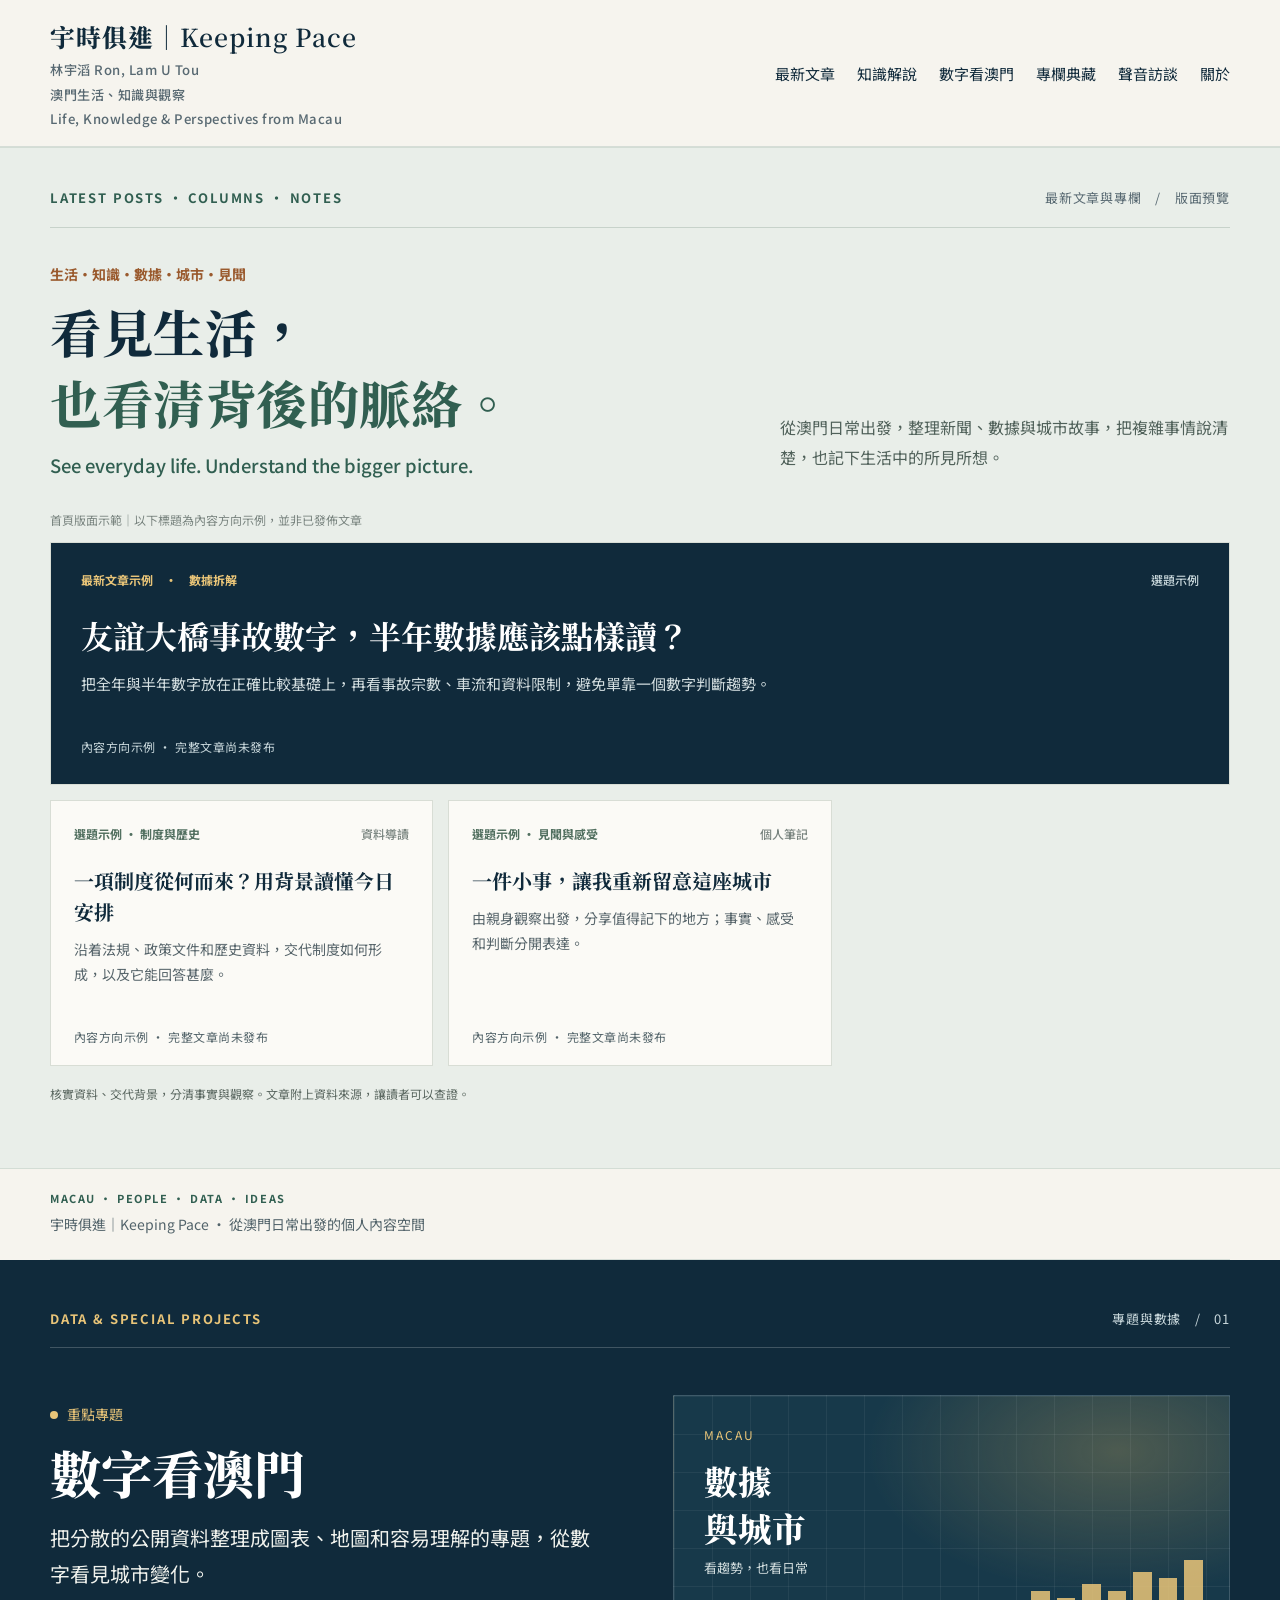
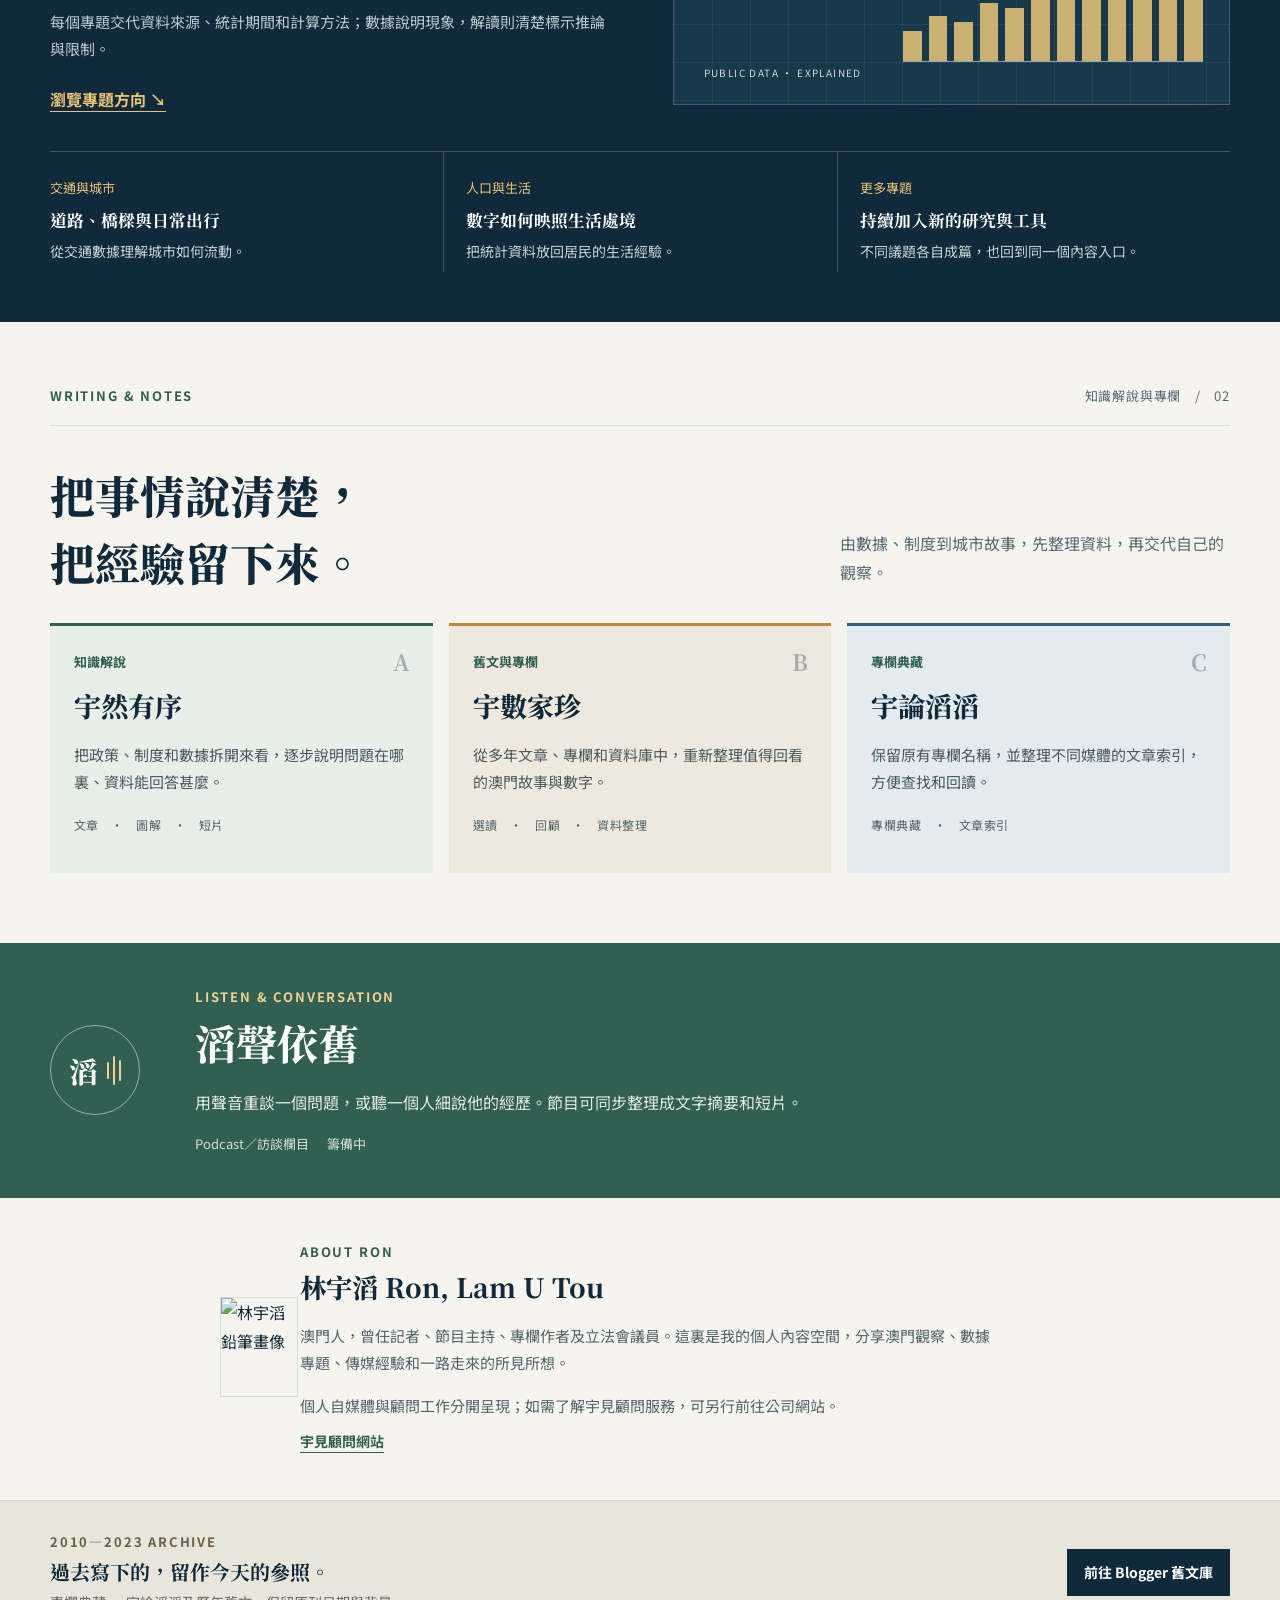
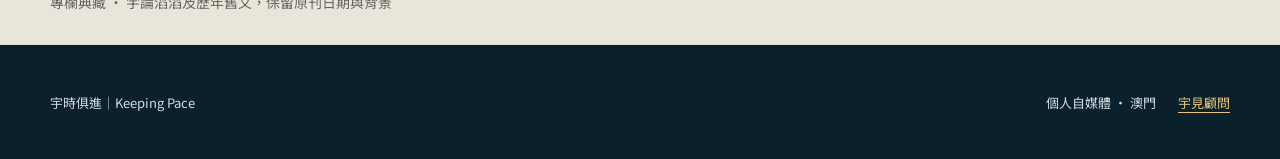
==== commit 16b2551c: "Apply approved Keeping Pace bilingual identity and homepage tagline" ====
--- a/index.html
+++ b/index.html
@@ -4,7 +4,7 @@
   <meta charset="utf-8">
   <meta name="viewport" content="width=device-width, initial-scale=1">
   <meta name="theme-color" content="#102a3b">
-  <title>林宇滔｜宇時俱進</title>
+  <title>宇時俱進｜Keeping Pace · 林宇滔 Ron, Lam U Tou</title>
   <meta name="description" content="從澳門日常出發，整理新聞、數據與城市故事，把複雜事情說清楚，也記下生活中的所見所想。">
   <link rel="stylesheet" href="concepts.css">
   <link rel="stylesheet" href="fusion.css">
@@ -14,13 +14,18 @@
     .media-home nav{flex-wrap:wrap;gap:12px 22px}
     .media-home nav a{white-space:nowrap}
     .media-home .current-card-featured .format-note{color:#c9d8dc}
+    .media-home .wordmark{white-space:normal;max-width:100%;line-height:1.5}
+    .media-home .wordmark b{font-weight:600;white-space:nowrap}
+    .media-home .wordmark .author-en{display:inline;margin:0;font:inherit;letter-spacing:inherit}
+    .media-home .tagline-en{margin:14px 0 0;color:var(--green);font-size:clamp(.95rem,1.5vw,1.15rem);line-height:1.6;font-weight:500}
+    .media-home .footer-row>span:first-child>span{width:auto;margin:0}
     @media(max-width:580px){.media-home .wordmark{font-size:1.35rem}}
   </style>
 </head>
 <body class="media-home">
   <header class="site-header">
     <div class="wrap header-row">
-      <a class="wordmark" href="#top" aria-label="林宇滔｜宇時俱進首頁">林宇滔｜宇時俱進<span>Ron Lam · 澳門生活、知識與觀察</span></a>
+      <a class="wordmark" href="#top" aria-label="宇時俱進｜Keeping Pace 首頁">宇時俱進｜<b lang="en">Keeping Pace</b><span>林宇滔 <span class="author-en" lang="en">Ron, Lam U Tou</span></span><span>澳門生活、知識與觀察</span><span lang="en">Life, Knowledge &amp; Perspectives from Macau</span></a>
       <nav aria-label="主要導覽">
         <a href="#current">最新文章</a>
         <a href="#columns">知識解說</a>
@@ -36,7 +41,7 @@
     <section class="current-section" id="current" aria-labelledby="current-title">
       <div class="wrap">
         <div class="section-topline"><span class="eyebrow">LATEST POSTS · COLUMNS · NOTES</span><span class="section-index">最新文章與專欄　/　版面預覽</span></div>
-        <div class="current-heading"><div><p class="current-kicker">生活・知識・數據・城市・見聞</p><h1 id="current-title">看見生活，<br><em>也看清背後的脈絡。</em></h1></div><p>從澳門日常出發，整理新聞、數據與城市故事，把複雜事情說清楚，也記下生活中的所見所想。</p></div>
+        <div class="current-heading"><div><p class="current-kicker">生活・知識・數據・城市・見聞</p><h1 id="current-title">看見生活，<br><em>也看清背後的脈絡。</em></h1><p class="tagline-en" lang="en">See everyday life. Understand the bigger picture.</p></div><p>從澳門日常出發，整理新聞、數據與城市故事，把複雜事情說清楚，也記下生活中的所見所想。</p></div>
         <p class="sample-label">首頁版面示範｜以下標題為內容方向示例，並非已發佈文章</p>
         <div class="current-grid">
           <article class="current-card current-card-featured" id="sample-data"><div class="current-meta"><span>最新文章示例　·　數據拆解</span><span>選題示例</span></div><h3>友誼大橋事故數字，半年數據應該點樣讀？</h3><p>把全年與半年數字放在正確比較基礎上，再看事故宗數、車流和資料限制，避免單靠一個數字判斷趨勢。</p><div class="share-row"><span class="format-note">內容方向示例 · 完整文章尚未發布</span></div></article>
@@ -49,7 +54,7 @@
 
     <section class="opening-compact wrap" aria-label="網站定位">
       <p class="eyebrow">MACAU · PEOPLE · DATA · IDEAS</p>
-      <p>林宇滔｜宇時俱進 · 從澳門日常出發的個人內容空間</p>
+      <p>宇時俱進｜Keeping Pace · 從澳門日常出發的個人內容空間</p>
     </section>
 
     <section class="feature-project" id="projects" aria-labelledby="project-title">
@@ -109,7 +114,7 @@
 
     <section class="about-section wrap" id="about">
       <div class="about-photo"><img src="assets/ron-lam-pencil.png" alt="林宇滔鉛筆畫像" loading="lazy"></div>
-      <div class="about-copy"><p class="eyebrow">ABOUT RON</p><h2>林宇滔 Ron Lam</h2><p>澳門人，曾任記者、節目主持、專欄作者及立法會議員。這裏是我的個人內容空間，分享澳門觀察、數據專題、傳媒經驗和一路走來的所見所想。</p><p>個人自媒體與顧問工作分開呈現；如需了解宇見顧問服務，可另行前往公司網站。</p><a class="text-link" href="https://uvisionmacau.com/" target="_blank" rel="noopener">宇見顧問網站</a></div>
+      <div class="about-copy"><p class="eyebrow">ABOUT RON</p><h2>林宇滔 <span lang="en">Ron, Lam U Tou</span></h2><p>澳門人，曾任記者、節目主持、專欄作者及立法會議員。這裏是我的個人內容空間，分享澳門觀察、數據專題、傳媒經驗和一路走來的所見所想。</p><p>個人自媒體與顧問工作分開呈現；如需了解宇見顧問服務，可另行前往公司網站。</p><a class="text-link" href="https://uvisionmacau.com/" target="_blank" rel="noopener">宇見顧問網站</a></div>
     </section>
 
     <section class="archive-band" id="archive">
@@ -117,6 +122,6 @@
     </section>
   </main>
 
-  <footer class="site-footer"><div class="wrap footer-row"><span>林宇滔｜宇時俱進</span><span>個人自媒體 · 澳門</span><a href="https://uvisionmacau.com/" target="_blank" rel="noopener">宇見顧問</a></div></footer>
+  <footer class="site-footer"><div class="wrap footer-row"><span>宇時俱進｜<span lang="en">Keeping Pace</span></span><span>個人自媒體 · 澳門</span><a href="https://uvisionmacau.com/" target="_blank" rel="noopener">宇見顧問</a></div></footer>
 </body>
 </html>
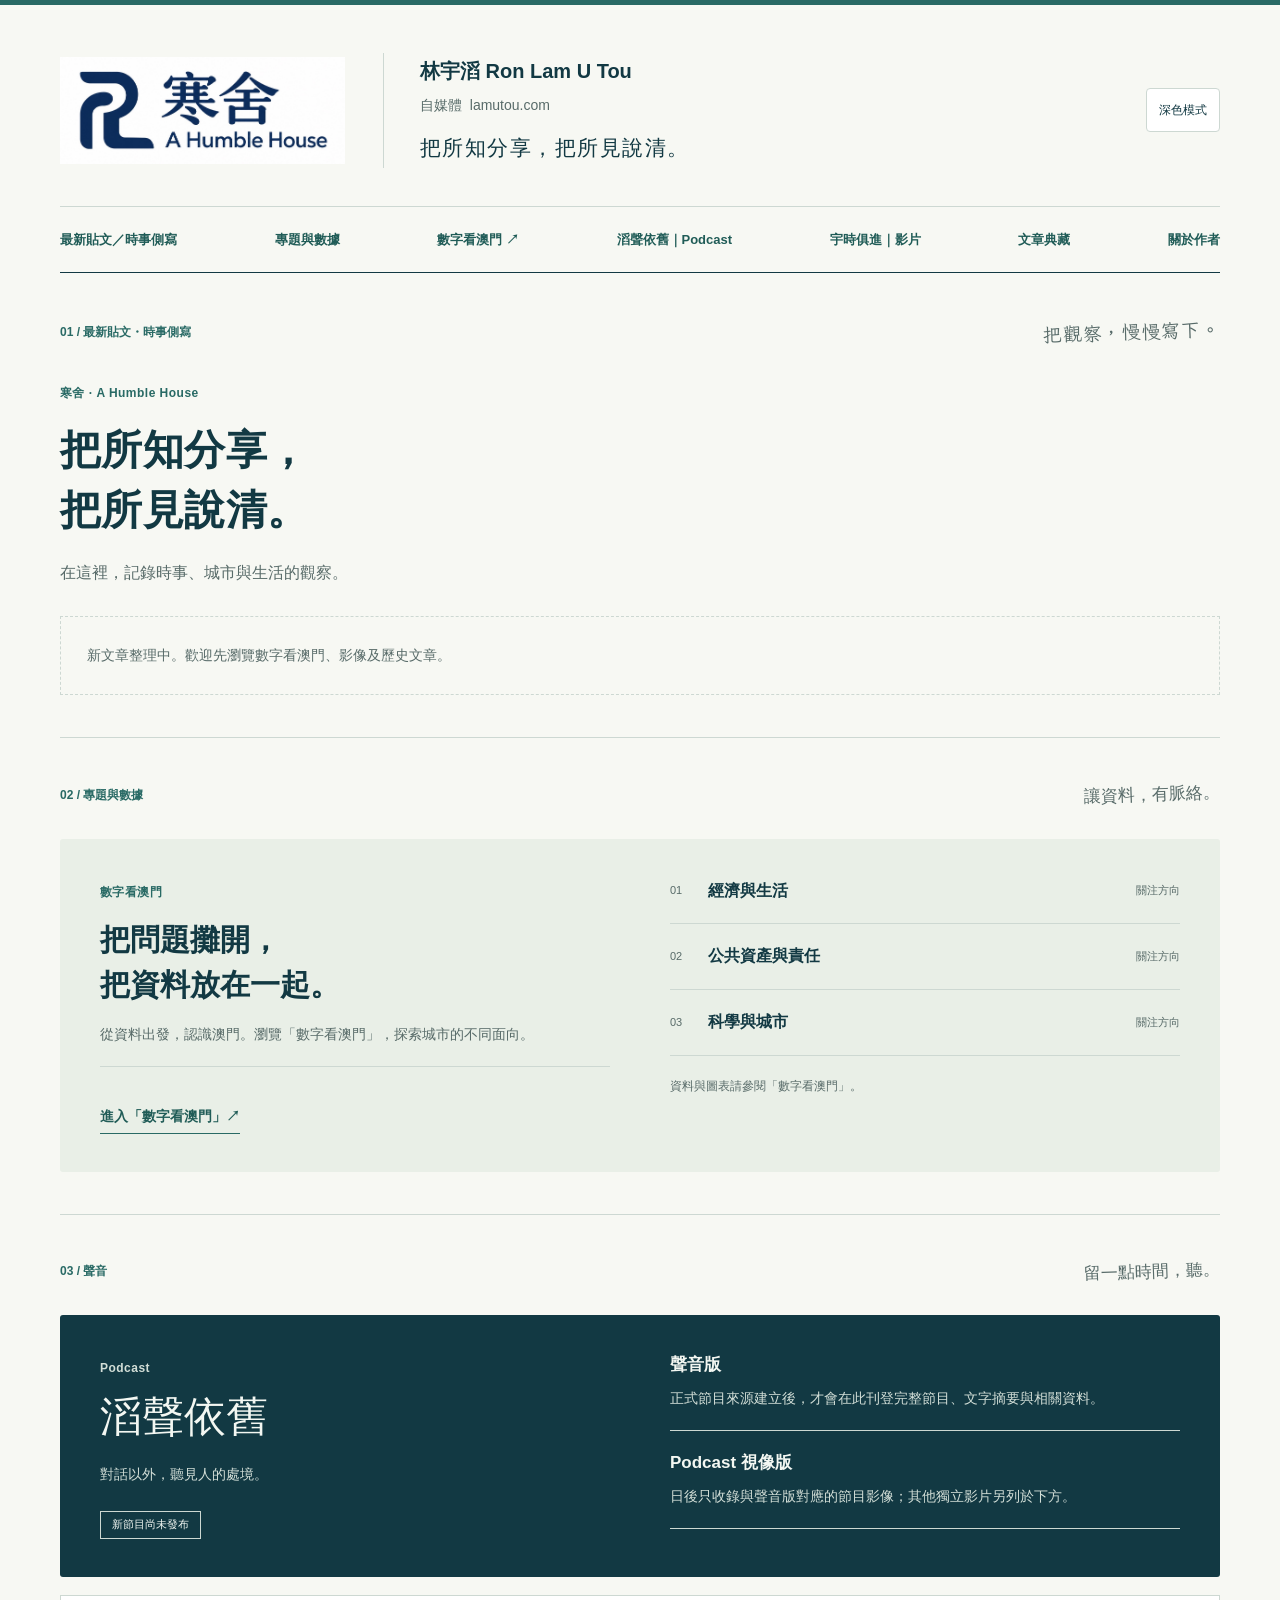
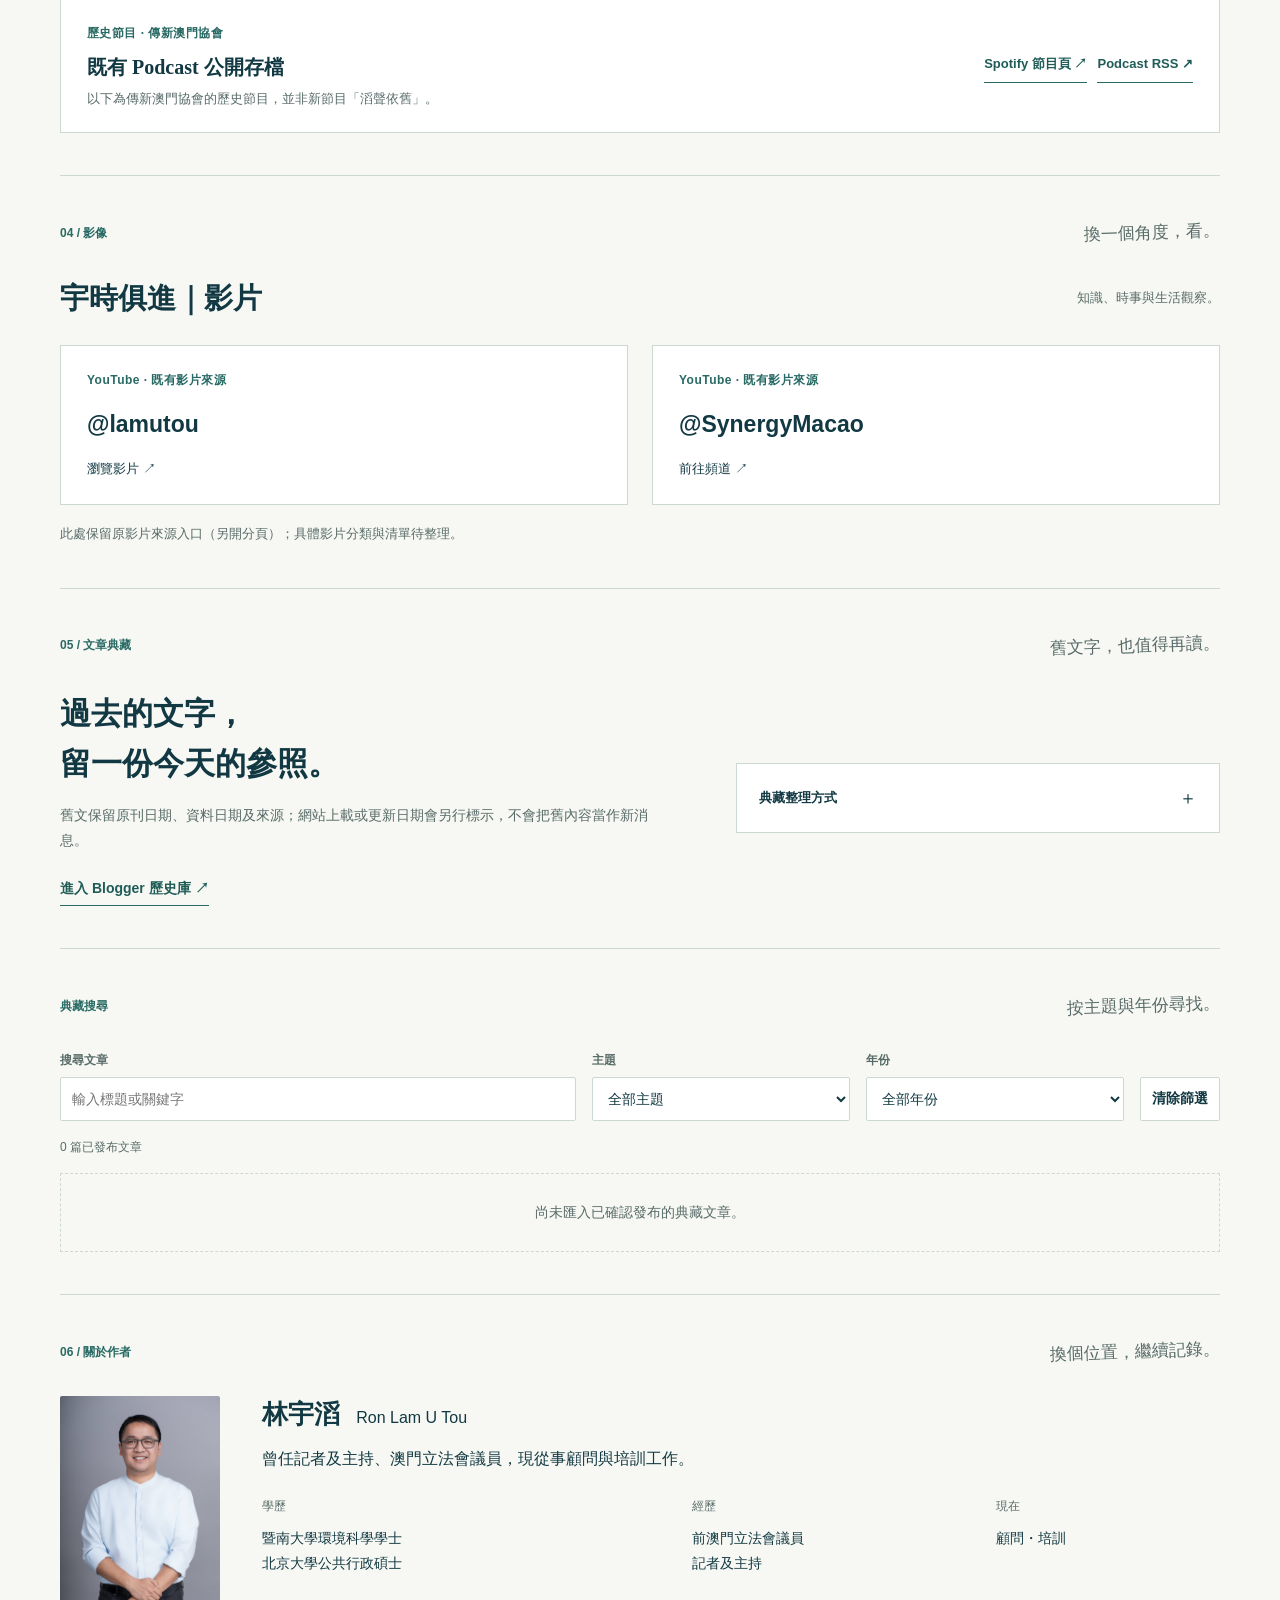
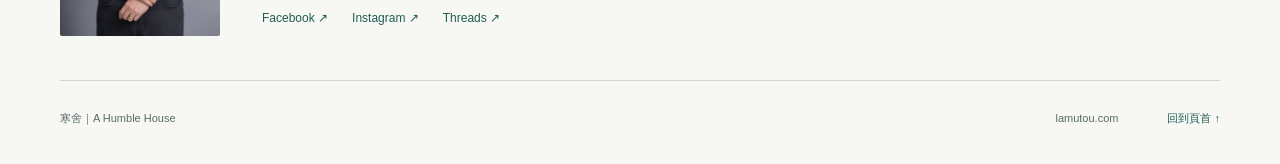
==== commit 1d7141d0: "Publish Humble House homepage with Macau data links and accessible themes" ====
--- a/index.html
+++ b/index.html
@@ -1,127 +1,12 @@
-<!doctype html>
-<html lang="zh-Hant">
-<head>
-  <meta charset="utf-8">
-  <meta name="viewport" content="width=device-width, initial-scale=1">
-  <meta name="theme-color" content="#102a3b">
-  <title>宇時俱進｜Keeping Pace · 林宇滔 Ron, Lam U Tou</title>
-  <meta name="description" content="從澳門日常出發，整理新聞、數據與城市故事，把複雜事情說清楚，也記下生活中的所見所想。">
-  <link rel="stylesheet" href="concepts.css">
-  <link rel="stylesheet" href="fusion.css">
-  <link rel="stylesheet" href="media-home.css">
-  <style>
-    .media-home .header-row{flex-wrap:wrap;padding-top:18px;padding-bottom:18px}
-    .media-home nav{flex-wrap:wrap;gap:12px 22px}
-    .media-home nav a{white-space:nowrap}
-    .media-home .current-card-featured .format-note{color:#c9d8dc}
-    .media-home .wordmark{white-space:normal;max-width:100%;line-height:1.5}
-    .media-home .wordmark b{font-weight:600;white-space:nowrap}
-    .media-home .wordmark .author-en{display:inline;margin:0;font:inherit;letter-spacing:inherit}
-    .media-home .tagline-en{margin:14px 0 0;color:var(--green);font-size:clamp(.95rem,1.5vw,1.15rem);line-height:1.6;font-weight:500}
-    .media-home .footer-row>span:first-child>span{width:auto;margin:0}
-    @media(max-width:580px){.media-home .wordmark{font-size:1.35rem}}
-  </style>
-</head>
-<body class="media-home">
-  <header class="site-header">
-    <div class="wrap header-row">
-      <a class="wordmark" href="#top" aria-label="宇時俱進｜Keeping Pace 首頁">宇時俱進｜<b lang="en">Keeping Pace</b><span>林宇滔 <span class="author-en" lang="en">Ron, Lam U Tou</span></span><span>澳門生活、知識與觀察</span><span lang="en">Life, Knowledge &amp; Perspectives from Macau</span></a>
-      <nav aria-label="主要導覽">
-        <a href="#current">最新文章</a>
-        <a href="#columns">知識解說</a>
-        <a href="#projects">數字看澳門</a>
-        <a href="#archive">專欄典藏</a>
-        <a href="#podcast">聲音訪談</a>
-        <a href="#about">關於</a>
-      </nav>
-    </div>
-  </header>
-
-  <main id="top">
-    <section class="current-section" id="current" aria-labelledby="current-title">
-      <div class="wrap">
-        <div class="section-topline"><span class="eyebrow">LATEST POSTS · COLUMNS · NOTES</span><span class="section-index">最新文章與專欄　/　版面預覽</span></div>
-        <div class="current-heading"><div><p class="current-kicker">生活・知識・數據・城市・見聞</p><h1 id="current-title">看見生活，<br><em>也看清背後的脈絡。</em></h1><p class="tagline-en" lang="en">See everyday life. Understand the bigger picture.</p></div><p>從澳門日常出發，整理新聞、數據與城市故事，把複雜事情說清楚，也記下生活中的所見所想。</p></div>
-        <p class="sample-label">首頁版面示範｜以下標題為內容方向示例，並非已發佈文章</p>
-        <div class="current-grid">
-          <article class="current-card current-card-featured" id="sample-data"><div class="current-meta"><span>最新文章示例　·　數據拆解</span><span>選題示例</span></div><h3>友誼大橋事故數字，半年數據應該點樣讀？</h3><p>把全年與半年數字放在正確比較基礎上，再看事故宗數、車流和資料限制，避免單靠一個數字判斷趨勢。</p><div class="share-row"><span class="format-note">內容方向示例 · 完整文章尚未發布</span></div></article>
-          <article class="current-card" id="sample-policy"><div class="current-meta"><span>選題示例 · 制度與歷史</span><span>資料導讀</span></div><h3>一項制度從何而來？用背景讀懂今日安排</h3><p>沿着法規、政策文件和歷史資料，交代制度如何形成，以及它能回答甚麼。</p><div class="share-row"><span class="format-note">內容方向示例 · 完整文章尚未發布</span></div></article>
-          <article class="current-card" id="sample-reflection"><div class="current-meta"><span>選題示例 · 見聞與感受</span><span>個人筆記</span></div><h3>一件小事，讓我重新留意這座城市</h3><p>由親身觀察出發，分享值得記下的地方；事實、感受和判斷分開表達。</p><div class="share-row"><span class="format-note">內容方向示例 · 完整文章尚未發布</span></div></article>
-        </div>
-        <p class="editorial-note">核實資料、交代背景，分清事實與觀察。文章附上資料來源，讓讀者可以查證。</p>
-      </div>
-    </section>
-
-    <section class="opening-compact wrap" aria-label="網站定位">
-      <p class="eyebrow">MACAU · PEOPLE · DATA · IDEAS</p>
-      <p>宇時俱進｜Keeping Pace · 從澳門日常出發的個人內容空間</p>
-    </section>
-
-    <section class="feature-project" id="projects" aria-labelledby="project-title">
-      <div class="wrap">
-        <div class="section-topline"><span class="eyebrow">DATA & SPECIAL PROJECTS</span><span class="section-index">專題與數據　/　01</span></div>
-        <div class="feature-grid">
-          <div class="feature-copy">
-            <p class="project-label"><span class="label-dot"></span>重點專題</p>
-            <h2 id="project-title">數字看澳門</h2>
-            <p class="feature-deck">把分散的公開資料整理成圖表、地圖和容易理解的專題，從數字看見城市變化。</p>
-            <p class="feature-note">每個專題交代資料來源、統計期間和計算方法；數據說明現象，解讀則清楚標示推論與限制。</p>
-            <a class="feature-link" href="#project-list">瀏覽專題方向 <span aria-hidden="true">↘</span></a>
-          </div>
-          <div class="data-visual" role="img" aria-label="以城市網格與數據線條呈現澳門專題資料">
-            <div class="map-lines" aria-hidden="true"></div>
-            <div class="data-stamp"><span>MACAU</span><strong>數據<br>與城市</strong><small>看趨勢，也看日常</small></div>
-            <div class="chart-bars" aria-hidden="true"><i></i><i></i><i></i><i></i><i></i><i></i><i></i><i></i><i></i><i></i><i></i><i></i></div>
-            <span class="visual-caption">PUBLIC DATA · EXPLAINED</span>
-          </div>
-        </div>
-        <div class="project-list" id="project-list">
-          <article><span>交通與城市</span><h3>道路、橋樑與日常出行</h3><p>從交通數據理解城市如何流動。</p></article>
-          <article><span>人口與生活</span><h3>數字如何映照生活處境</h3><p>把統計資料放回居民的生活經驗。</p></article>
-          <article><span>更多專題</span><h3>持續加入新的研究與工具</h3><p>不同議題各自成篇，也回到同一個內容入口。</p></article>
-        </div>
-      </div>
-    </section>
-
-    <section class="columns-section wrap" id="columns">
-      <div class="section-topline"><span class="eyebrow">WRITING & NOTES</span><span class="section-index">知識解說與專欄　/　02</span></div>
-      <div class="columns-heading"><h2>把事情說清楚，<br>把經驗留下來。</h2><p>由數據、制度到城市故事，先整理資料，再交代自己的觀察。</p></div>
-      <div class="column-grid">
-        <article class="column-card card-green">
-          <span class="card-number">A</span><p class="card-kicker">知識解說</p><h3>宇然有序</h3>
-          <p>把政策、制度和數據拆開來看，逐步說明問題在哪裏、資料能回答甚麼。</p>
-          <span class="format-note">文章　·　圖解　·　短片</span>
-        </article>
-        <article class="column-card card-cream">
-          <span class="card-number">B</span><p class="card-kicker">舊文與專欄</p><h3>宇數家珍</h3>
-          <p>從多年文章、專欄和資料庫中，重新整理值得回看的澳門故事與數字。</p>
-          <span class="format-note">選讀　·　回顧　·　資料整理</span>
-        </article>
-        <article class="column-card card-blue">
-          <span class="card-number">C</span><p class="card-kicker">專欄典藏</p><h3>宇論滔滔</h3>
-          <p>保留原有專欄名稱，並整理不同媒體的文章索引，方便查找和回讀。</p>
-          <span class="format-note">專欄典藏　·　文章索引</span>
-        </article>
-      </div>
-    </section>
-
-    <section class="podcast-section" id="podcast">
-      <div class="wrap podcast-inner">
-        <div class="podcast-mark" aria-hidden="true"><span>滔</span><i></i><i></i><i></i></div>
-        <div class="podcast-copy"><p class="eyebrow">LISTEN & CONVERSATION</p><h2>滔聲依舊</h2><p>用聲音重談一個問題，或聽一個人細說他的經歷。節目可同步整理成文字摘要和短片。</p><div class="podcast-meta"><span>Podcast／訪談欄目</span><span>籌備中</span></div></div>
-      </div>
-    </section>
-
-    <section class="about-section wrap" id="about">
-      <div class="about-photo"><img src="assets/ron-lam-pencil.png" alt="林宇滔鉛筆畫像" loading="lazy"></div>
-      <div class="about-copy"><p class="eyebrow">ABOUT RON</p><h2>林宇滔 <span lang="en">Ron, Lam U Tou</span></h2><p>澳門人，曾任記者、節目主持、專欄作者及立法會議員。這裏是我的個人內容空間，分享澳門觀察、數據專題、傳媒經驗和一路走來的所見所想。</p><p>個人自媒體與顧問工作分開呈現；如需了解宇見顧問服務，可另行前往公司網站。</p><a class="text-link" href="https://uvisionmacau.com/" target="_blank" rel="noopener">宇見顧問網站</a></div>
-    </section>
-
-    <section class="archive-band" id="archive">
-      <div class="wrap archive-inner"><div><p class="eyebrow">2010—2023 ARCHIVE</p><h2>過去寫下的，留作今天的參照。</h2><p>專欄典藏 · 宇論滔滔及歷年舊文，保留原刊日期與背景</p></div><a href="https://lamutou.blogspot.com/" target="_blank" rel="noopener">前往 Blogger 舊文庫</a></div>
-    </section>
-  </main>
-
-  <footer class="site-footer"><div class="wrap footer-row"><span>宇時俱進｜<span lang="en">Keeping Pace</span></span><span>個人自媒體 · 澳門</span><a href="https://uvisionmacau.com/" target="_blank" rel="noopener">宇見顧問</a></div></footer>
-</body>
-</html>
+<!doctype html>
+<html lang="zh-Hant"><head><meta charset="utf-8"><meta name="viewport" content="width=device-width,initial-scale=1"><title>寒舍｜A Humble House</title><meta name="description" content="林宇滔 Ron Lam U Tou：時事側寫、專題與數據、Podcast、影片與文章典藏。"><link rel="canonical" href="https://lamutou.com/"><meta name="color-scheme" content="light dark"><link rel="icon" type="image/jpeg" href="assets/favicon.jpg"><link rel="apple-touch-icon" href="assets/favicon.jpg"><link rel="stylesheet" href="humble-house.css"><link rel="stylesheet" href="theme.css"><script src="humble-house.js" defer></script></head>
+<body><a class="skip" href="#main">跳至主要內容</a>
+<header class="wrap" id="top"><div class="masthead"><a class="brand-mark" href="#top" aria-label="寒舍｜A Humble House"><img src="assets/humble-house-logo.jpg" alt="寒舍 A Humble House" width="1230" height="460"></a><div class="identity"><p class="name">林宇滔 Ron Lam U Tou</p><p class="domain">自媒體&nbsp; lamutou.com</p><p class="handwritten">把所知分享，把所見說清。</p></div><button class="theme-toggle" type="button" aria-label="切換深淺色模式">深色模式</button><button class="menu-toggle" aria-expanded="false" aria-controls="navigation">目錄 <span aria-hidden="true">☰</span></button></div><nav id="navigation" aria-label="主要導覽"><a href="#latest">最新貼文／時事側寫</a><a href="#topics">專題與數據</a><a href="https://data.lamutou.com/" target="_blank" rel="noopener noreferrer">數字看澳門 ↗</a><a href="#podcast">滔聲依舊｜Podcast</a><a href="#video">宇時俱進｜影片</a><a href="#archive">文章典藏</a><a href="#about">關於作者</a></nav></header>
+<main class="wrap" id="main">
+<section id="latest"><div class="section-label"><span>01 / 最新貼文・時事側寫</span><span class="margin-note latest-handwritten">把觀察，慢慢寫下。</span></div><article class="lead"><span class="eyebrow">寒舍 · A Humble House</span><h1>把所知分享，<br>把所見說清。</h1><p class="lede">在這裡，記錄時事、城市與生活的觀察。</p><p class="empty-state">新文章整理中。歡迎先瀏覽數字看澳門、影像及歷史文章。</p></article></section>
+<section id="topics"><div class="section-label"><span>02 / 專題與數據</span><span class="margin-note">讓資料，有脈絡。</span></div><div class="topic-panel"><div><span class="eyebrow">數字看澳門</span><h2>把問題攤開，<br>把資料放在一起。</h2><p>從資料出發，認識澳門。瀏覽「數字看澳門」，探索城市的不同面向。</p><p class="data-site-status"><a class="text-link" href="https://data.lamutou.com/" target="_blank" rel="noopener noreferrer">進入「數字看澳門」↗<span class="sr-only">（另開分頁）</span></a></p></div><div class="topic-index"><div><span>01</span><strong>經濟與生活</strong><small>關注方向</small></div><div><span>02</span><strong>公共資產與責任</strong><small>關注方向</small></div><div><span>03</span><strong>科學與城市</strong><small>關注方向</small></div><p>資料與圖表請參閱「數字看澳門」。</p></div></div></section>
+<section id="podcast"><div class="section-label"><span>03 / 聲音</span><span class="margin-note">留一點時間，聽。</span></div><div class="podcast-panel"><div><span class="eyebrow">Podcast</span><h2>滔聲依舊</h2><p>對話以外，聽見人的處境。</p><span class="status">新節目尚未發布</span></div><div class="podcast-formats"><article><h3>聲音版</h3><p>正式節目來源建立後，才會在此刊登完整節目、文字摘要與相關資料。</p></article><article><h3>Podcast 視像版</h3><p>日後只收錄與聲音版對應的節目影像；其他獨立影片另列於下方。</p></article></div></div><aside class="podcast-history" aria-labelledby="podcast-history-title"><div><span class="eyebrow">歷史節目 · 傳新澳門協會</span><h3 id="podcast-history-title">既有 Podcast 公開存檔</h3><p>以下為傳新澳門協會的歷史節目，並非新節目「滔聲依舊」。</p></div><div class="history-links"><a href="https://open.spotify.com/show/2JMcyCbeyatmGKsYyxUK1P" target="_blank" rel="noopener noreferrer">Spotify 節目頁 ↗</a><a href="https://anchor.fm/s/73a854d0/podcast/rss" target="_blank" rel="noopener noreferrer">Podcast RSS ↗</a></div></aside></section>
+<section id="video"><div class="section-label"><span>04 / 影像</span><span class="margin-note">換一個角度，看。</span></div><div class="section-heading"><h2>宇時俱進｜影片</h2><p>知識、時事與生活觀察。</p></div><div class="video-grid"><a href="https://www.youtube.com/@lamutou/videos" target="_blank" rel="noopener noreferrer"><span class="eyebrow">YouTube · 既有影片來源</span><strong>@lamutou</strong><span>瀏覽影片 ↗</span></a><a href="https://www.youtube.com/@SynergyMacao" target="_blank" rel="noopener noreferrer"><span class="eyebrow">YouTube · 既有影片來源</span><strong>@SynergyMacao</strong><span>前往頻道 ↗</span></a></div><p class="small-note">此處保留原影片來源入口（另開分頁）；具體影片分類與清單待整理。</p></section>
+<section id="archive"><div class="section-label"><span>05 / 文章典藏</span><span class="margin-note">舊文字，也值得再讀。</span></div><div class="archive-panel"><div><h2>過去的文字，<br>留一份今天的參照。</h2><p>舊文保留原刊日期、資料日期及來源；網站上載或更新日期會另行標示，不會把舊內容當作新消息。</p><a class="text-link" href="https://lamutou.blogspot.com/" target="_blank" rel="noopener noreferrer">進入 Blogger 歷史庫 ↗<span class="sr-only">（另開分頁）</span></a></div><details class="archive-note"><summary>典藏整理方式 <span aria-hidden="true">＋</span></summary><p>文章匯入時保留全文、原刊登圖片、標題、報章或專欄來源及作者。優先顯示原刊日期；只有交稿日期時會明確標示。所有內容須經擁有人確認發布。</p></details></div></section>
+<section class="archive-search-panel" aria-labelledby="archive-search-title"><div class="section-label"><span id="archive-search-title">典藏搜尋</span><span class="margin-note">按主題與年份尋找。</span></div><div class="archive-tools"><label>搜尋文章<input id="archive-search" type="search" placeholder="輸入標題或關鍵字" autocomplete="off"></label><label>主題<select id="archive-topic"><option value="">全部主題</option></select></label><label>年份<select id="archive-year"><option value="">全部年份</option></select></label><button id="archive-clear" type="button">清除篩選</button></div><p id="archive-count" class="archive-count">0 篇已發布文章</p><div id="archive-results" class="archive-results" aria-live="polite"><p class="empty-state">尚未匯入已確認發布的典藏文章。</p></div></section>
+<section id="about"><div class="section-label"><span>06 / 關於作者</span><span class="margin-note">換個位置，繼續記錄。</span></div><div class="about-grid"><img src="assets/ron-lam.jpg" alt="林宇滔" width="160" height="190" loading="lazy"><div><h2>林宇滔 <span>Ron Lam U Tou</span></h2><p class="about-intro">曾任記者及主持、澳門立法會議員，現從事顧問與培訓工作。</p><dl><div><dt>學歷</dt><dd>暨南大學環境科學學士<br>北京大學公共行政碩士</dd></div><div><dt>經歷</dt><dd>前澳門立法會議員<br>記者及主持</dd></div><div><dt>現在</dt><dd>顧問・培訓</dd></div></dl><div class="socials" aria-label="作者社交平台"><a href="https://www.facebook.com/LamUTou/" target="_blank" rel="noopener noreferrer">Facebook ↗</a><a href="https://www.instagram.com/lamutou/" target="_blank" rel="noopener noreferrer">Instagram ↗</a><a href="https://www.threads.com/@lamutou" target="_blank" rel="noopener noreferrer">Threads ↗</a></div></div></div></section></main><footer class="wrap"><span>寒舍｜A Humble House</span><span>lamutou.com</span><a href="#top">回到頁首 ↑</a></footer><dialog class="image-lightbox" aria-label="圖片放大檢視"><button class="lightbox-close" type="button" aria-label="關閉圖片">×</button><a class="lightbox-original" target="_blank" rel="noopener noreferrer">開啟原圖 ↗</a><figure><img alt=""><figcaption></figcaption></figure></dialog></body></html>
--- a/humble-house.css
+++ b/humble-house.css
@@ -0,0 +1,18 @@
+@import url('https://fonts.googleapis.com/css2?family=LXGW+WenKai+TC:wght@400&display=swap');
+:root{--ink:#123943;--accent:#296a65;--paper:#f7f8f3;--line:#cdd8d2;--muted:#586b69;--wash:#e9efe7;--serif:"Noto Serif TC","PMingLiU",serif;--sans:"Noto Sans TC","Microsoft JhengHei",sans-serif}
+*{box-sizing:border-box}html{scroll-behavior:smooth;scroll-padding-top:24px}body{margin:0;background:var(--paper);color:var(--ink);font:16px/1.8 var(--sans);border-top:5px solid var(--accent)}a{color:inherit;text-decoration:none}a:hover{text-decoration:underline;text-underline-offset:5px}button,summary{font:inherit}a:focus-visible,button:focus-visible,summary:focus-visible{outline:3px solid #a46a27;outline-offset:5px}img{max-width:100%;display:block}h1,h2,h3,p{margin:0}h1,h2,h3{line-height:1.45}p+p{margin-top:12px}.wrap{width:min(1160px,calc(100% - 80px));margin-inline:auto}.draft-bar{background:#e9eee9;font-size:12px;color:#415954}.draft-bar .wrap{display:flex;justify-content:space-between;gap:16px;padding-block:8px}.draft-bar a{text-decoration:underline}.masthead{display:flex;align-items:center;gap:38px;padding:48px 0 38px}.logo-slot{width:285px;aspect-ratio:3/1;flex-shrink:0;border:1px dashed #8ca49c;display:flex;flex-direction:column;justify-content:center;align-items:center;background:#f0f3ed;color:#657b72;font-size:14px}.logo-slot small{font-size:11px;margin-top:5px}.identity{border-left:1px solid var(--line);padding-left:36px}.name{font-size:20px;font-weight:700}.domain{color:var(--muted);font-size:14px;margin-top:4px}.handwritten,.margin-note{font-family:"DFKai-SB","KaiTi","STKaiti",var(--serif);font-weight:400}.handwritten{font-size:21px;letter-spacing:.07em;margin-top:12px}.menu-toggle{display:none}.masthead+nav{display:flex;justify-content:space-between;gap:20px;border-top:1px solid var(--line);border-bottom:1px solid var(--ink);padding:17px 0;font-size:13px;font-weight:700}.masthead+nav a{padding:4px 0}.draft-note{display:flex;gap:22px;font-size:12px;color:var(--muted);padding:15px 0 0}.draft-note strong{white-space:nowrap;font-weight:500}section{padding:42px 0;border-bottom:1px solid var(--line)}.section-label{font-size:12px;font-weight:700;color:var(--accent);display:flex;justify-content:space-between;align-items:center;gap:16px;margin-bottom:28px}.margin-note{font-size:17px;color:#758576;transform:rotate(-2deg)}.editorial{display:grid;grid-template-columns:1.65fr 1fr;gap:58px}.badge,.eyebrow{font-size:12px;font-weight:700;color:var(--accent);letter-spacing:.04em}.lead h1{font-size:clamp(28px,3.2vw,43px);font-family:var(--serif);font-weight:700;letter-spacing:.01em;margin:15px 0 19px}.lede{font-size:16px;max-width:600px;color:var(--muted)}details{border-top:1px solid var(--line);margin-top:22px;padding-top:12px}summary{cursor:pointer;list-style:none;display:flex;justify-content:space-between;gap:15px;font-size:13px;font-weight:700;min-height:32px;align-items:center}summary::-webkit-details-marker{display:none}summary span{font-size:18px;font-weight:400}details[open] summary span{transform:rotate(45deg)}details p{margin:12px 0 4px;font-size:14px;color:var(--muted)}.sample-meta{font-size:11px;color:var(--muted);margin-top:23px}.side-stories{border-left:1px solid var(--line);padding-left:32px}.side-stories article+article{margin-top:24px;padding-top:24px;border-top:1px solid var(--line)}.side-stories h2{font-size:22px;font-family:var(--serif);margin:10px 0}.side-stories p,.notes-grid p{font-size:14px;color:var(--muted)}.side-stories details{margin-top:12px}.notes-grid{display:grid;grid-template-columns:repeat(3,minmax(0,1fr));gap:32px;margin-top:45px}.notes-grid article{border-top:2px solid #809c8b;padding-top:18px}.notes-grid h3{font:700 21px/1.55 var(--serif);margin:10px 0}.notes-grid details{margin-top:16px}.topic-panel{background:var(--wash);display:grid;grid-template-columns:1fr 1fr;gap:60px;padding:38px 40px;border-radius:3px}.topic-panel h2{font:700 30px/1.5 var(--serif);margin:12px 0 15px}.topic-panel p{font-size:14px;color:var(--muted)}.topic-index>div{display:grid;grid-template-columns:26px 1fr auto;gap:12px;align-items:center;padding:18px 0;border-bottom:1px solid #c4d2c4}.topic-index>div:first-child{padding-top:0}.topic-index span,.topic-index small{font-size:11px;color:var(--muted)}.topic-index>p{font-size:12px;margin-top:20px}.podcast-panel{display:grid;grid-template-columns:1fr 1fr;gap:60px;padding:38px 40px;background:var(--ink);color:#fff;border-radius:3px}.podcast-panel .eyebrow{color:#c3d3bf}.podcast-panel h2{font:400 42px/1.5 var(--serif);margin:4px 0 13px}.podcast-panel p{font-size:14px;color:#d2ded7}.status{display:inline-block;font-size:11px;margin-top:24px;border:1px solid #64847e;padding:3px 11px}.podcast-formats article{padding:0 0 19px;border-bottom:1px solid #4a6669}.podcast-formats article+article{padding-top:20px}.podcast-formats h3{font-size:17px;margin-bottom:8px}.section-heading{display:flex;justify-content:space-between;align-items:center;gap:25px;margin-bottom:26px}.section-heading h2{font-size:29px}.section-heading p,.small-note{font-size:13px;color:var(--muted)}.video-grid{display:grid;grid-template-columns:1fr 1fr;gap:24px}.video-grid>a{border:1px solid var(--line);padding:24px 26px;background:#fff;display:flex;flex-direction:column;gap:12px}.video-grid>a:hover{border-color:var(--accent);text-decoration:none;background:#f0f5ee}.video-grid strong{font-size:23px}.video-grid>a>span:last-child{font-size:13px}.small-note{margin-top:17px}.archive-panel{display:grid;grid-template-columns:1fr .8fr;align-items:center;gap:72px}.archive-panel h2{font:700 31px/1.6 var(--serif)}.archive-panel p{font-size:14px;color:var(--muted);margin-top:14px}.text-link{display:inline-block;border-bottom:1px solid var(--accent);margin-top:23px;padding-bottom:4px;font-size:14px;font-weight:700}.archive-note{padding:18px 22px;border:1px solid var(--line);margin:0;background:#fff}.about-grid{display:grid;grid-template-columns:160px 1fr;gap:42px;align-items:start}.about-grid>img{width:160px;height:190px;object-fit:cover;object-position:center 25%;border-radius:2px;filter:saturate(.85)}.about-grid h2{font-size:26px}.about-grid h2 span{font-size:16px;font-weight:500;margin-left:9px}.about-intro{font-size:16px;margin:12px 0 22px}.about-grid dl{display:grid;grid-template-columns:1.45fr 1fr .8fr;gap:25px;margin:0}.about-grid dt{font-size:12px;color:var(--muted);margin-bottom:8px}.about-grid dd{margin:0;font-size:14px}.socials{display:flex;flex-wrap:wrap;gap:24px;margin-top:24px;font-size:12px}.socials a{padding-block:8px}footer{display:flex;gap:24px;align-items:center;padding:23px 0 30px;font-size:11px;color:var(--muted)}footer span:nth-child(2){margin-left:auto}footer a{margin-left:25px;padding:5px 0}.skip{position:absolute;top:-100px;left:16px;background:var(--ink);color:white;padding:10px 20px;z-index:5}.skip:focus{top:8px}.sr-only{position:absolute;width:1px;height:1px;overflow:hidden;clip-path:inset(50%);white-space:nowrap}
+@media(max-width:960px){.wrap{width:calc(100% - 48px)}.masthead{gap:25px}.logo-slot{width:235px}.identity{padding-left:25px}.name{font-size:18px}.masthead+nav{flex-wrap:wrap;justify-content:flex-start;gap:8px 25px}.editorial{gap:30px;grid-template-columns:1.3fr 1fr}.side-stories{padding-left:24px}.topic-panel,.podcast-panel{gap:30px;padding:30px}.about-grid dl{grid-template-columns:1fr 1fr}.archive-panel{gap:35px}.notes-grid{gap:22px}}
+@media(max-width:640px){.wrap{width:calc(100% - 36px)}.draft-bar .wrap{display:block;font-size:10px;padding-block:6px}.draft-bar a{display:inline-block;margin-top:2px}.masthead{position:relative;display:block;padding:28px 0 23px}.logo-slot{width:208px;aspect-ratio:3/1}.identity{border:0;padding:0;margin-top:22px}.name{font-size:17px}.domain{font-size:13px}.handwritten{font-size:19px;margin-top:10px}.menu-toggle{display:block;position:absolute;top:27px;right:0;border:0;padding:7px 3px;background:none;font-size:12px;color:var(--ink);cursor:pointer}.menu-toggle span{margin-left:6px;font-size:18px}.masthead+nav{gap:4px 20px;font-size:12px;padding:13px 0}.js .masthead+nav{display:none}.js .masthead+nav.is-open{display:grid;grid-template-columns:1fr 1fr}.masthead+nav a{padding:8px 0}.draft-note{display:block;border-top:1px solid var(--line);font-size:11px;line-height:1.8;padding-top:12px}.draft-note p{margin-top:5px}section{padding:33px 0}.section-label{font-size:11px;margin-bottom:22px}.margin-note{font-size:14px}.editorial{display:block}.lead h1{font-size:29px;margin:15px 0}.lede{font-size:15px}.side-stories{padding:0;border:0;margin-top:30px}.side-stories article{border-top:1px solid var(--line);padding-top:22px}.side-stories article+article{margin-top:22px;padding-top:22px}.side-stories h2{font-size:22px}.notes-grid{grid-template-columns:1fr;margin-top:30px;gap:25px}.notes-grid h3{font-size:22px}.topic-panel,.podcast-panel{grid-template-columns:1fr;padding:25px;gap:28px}.topic-panel h2{font-size:26px}.topic-index>div{grid-template-columns:23px 1fr auto;gap:7px}.topic-index strong{font-size:14px}.podcast-panel h2{font-size:36px}.podcast-formats h3{font-size:16px}.section-heading{display:block;margin-bottom:20px}.section-heading h2{font-size:25px}.section-heading p{margin-top:8px}.video-grid{grid-template-columns:1fr;gap:13px}.video-grid>a{padding:20px}.video-grid strong{font-size:23px}.archive-panel{grid-template-columns:1fr;gap:26px}.archive-panel h2{font-size:26px}.about-grid{grid-template-columns:70px minmax(0,1fr);gap:18px}.about-grid>img{width:70px;height:88px}.about-grid h2{font-size:23px}.about-grid h2 span{display:block;font-size:13px;margin:5px 0 0}.about-intro{font-size:14px;margin-top:13px}.about-grid dl{display:block}.about-grid dl>div+div{margin-top:14px}.about-grid dd{font-size:13px}.socials{gap:7px 17px;margin-top:15px}footer{flex-wrap:wrap;gap:7px 15px;font-size:10px;padding-bottom:22px}footer a{margin-left:0}footer span:nth-child(2){margin-left:auto}}
+@media(prefers-reduced-motion:reduce){html{scroll-behavior:auto}*{transition:none!important}}
+/* Review refinements: clear mobile draft bar and comfortable touch targets. */
+@media(max-width:640px){.draft-bar .wrap>span{display:block}.draft-bar a{padding:4px 0;margin-top:0}.menu-toggle{min-width:60px;min-height:44px;top:22px}.masthead+nav a,summary{min-height:44px}.masthead+nav a{display:flex;align-items:center}.socials a{min-height:44px;display:inline-flex;align-items:center}footer a{min-height:44px;display:inline-flex;align-items:center}}
+section[tabindex="-1"]:focus{outline:none}
+.brand-mark{width:285px;flex-shrink:0;display:block}.brand-mark:hover{text-decoration:none}.brand-mark img{width:100%;height:auto}
+.publication-status{display:flex;gap:22px;align-items:baseline;margin-top:18px;padding:14px 18px;background:#eef2ea;border-left:3px solid var(--accent);font-size:13px}.publication-status strong{white-space:nowrap}.publication-status p{color:var(--muted)}
+.content-model{display:grid;grid-template-columns:.65fr 1.35fr;gap:48px;padding:32px 0}.content-model h2{font:700 26px/1.5 var(--serif);margin-top:8px}.content-model dl{display:grid;grid-template-columns:1fr 1fr;gap:18px 28px;margin:0}.content-model dl>div{border-top:1px solid var(--line);padding-top:10px}.content-model dt{font-size:12px;font-weight:700;color:var(--accent)}.content-model dd{margin:4px 0 0;font-size:12px;color:var(--muted)}
+.data-site-status{margin-top:18px!important;padding-top:14px;border-top:1px solid #c4d2c4;font-weight:700}
+.latest-handwritten{font-family:"LXGW WenKai TC","Kaiti TC","DFKai-SB","KaiTi",cursive;font-size:19px;letter-spacing:.035em}.podcast-history{display:grid;grid-template-columns:1fr auto;gap:32px;align-items:center;margin-top:18px;padding:22px 26px;border:1px solid var(--line);background:#fff}.podcast-history h3{font:700 20px/1.5 var(--serif);margin:5px 0}.podcast-history p{font-size:13px;color:var(--muted)}.history-links{display:flex;flex-wrap:wrap;justify-content:flex-end;gap:10px}.history-links a{border-bottom:1px solid var(--accent);padding:6px 0;font-size:13px;font-weight:700}
+.archive-tools{display:grid;grid-template-columns:2fr 1fr 1fr auto;gap:16px;align-items:end}.archive-tools label{display:grid;gap:6px;font-size:12px;font-weight:700;color:var(--muted)}.archive-tools input,.archive-tools select,.archive-tools button{width:100%;min-height:44px;border:1px solid var(--line);border-radius:2px;background:#fff;color:var(--ink);font:14px var(--sans);padding:8px 11px}.archive-tools button{width:auto;cursor:pointer;font-weight:700}.archive-tools button:hover{border-color:var(--accent);background:#f0f5ee}.archive-count{margin-top:16px;font-size:12px;color:var(--muted)}.archive-results{margin-top:14px}.empty-state{border:1px dashed var(--line);padding:26px;text-align:center;color:var(--muted);font-size:14px}.archive-item{display:grid;grid-template-columns:110px 1fr auto;gap:20px;padding:20px 0;border-top:1px solid var(--line)}.archive-item time,.archive-item small{font-size:12px;color:var(--muted)}
+.article-image{margin:24px 0}.article-image button{display:block;width:100%;border:0;padding:0;background:none;cursor:zoom-in}.article-image img{width:100%;height:auto}.article-image figcaption{margin-top:8px;font-size:12px;color:var(--muted)}.image-lightbox{width:min(980px,calc(100% - 32px));max-height:calc(100% - 32px);border:0;padding:0;background:#101b1d;color:white}.image-lightbox::backdrop{background:rgb(5 18 21 / .86)}.image-lightbox figure{margin:0;padding:46px 18px 18px}.image-lightbox img{max-height:75vh;margin:auto;object-fit:contain}.image-lightbox figcaption{text-align:center;margin-top:10px;font-size:12px;color:#d7e0dd}.lightbox-close{position:absolute;right:8px;top:6px;min-width:44px;min-height:44px;border:0;background:none;color:white;font-size:30px;cursor:pointer}
+@media(max-width:960px){.brand-mark{width:235px}}
+@media(max-width:640px){.brand-mark{width:208px}.publication-status{display:block}.publication-status p{margin-top:4px}.content-model{grid-template-columns:1fr;gap:18px;padding:26px 0}.content-model dl{grid-template-columns:1fr}.archive-tools{grid-template-columns:1fr}.archive-tools button{width:100%}.archive-item{grid-template-columns:1fr;gap:5px}.image-lightbox{width:calc(100% - 20px);max-height:calc(100% - 20px)}.latest-handwritten{font-size:16px}.podcast-history{grid-template-columns:1fr;padding:20px}.history-links{justify-content:flex-start}}
--- a/theme.css
+++ b/theme.css
@@ -0,0 +1,17 @@
+:root{color-scheme:light;--surface:#fff;--hover:#e5eee7;--focus:#296a65;--link:#205c57;--link-hover:#123943;--podcast-bg:#123943;--podcast-ink:#f3f7f2;--podcast-muted:#d2ded7;--overlay:rgb(5 18 21 / .86)}
+:root[data-theme="dark"]{color-scheme:dark;--ink:#e4eee8;--accent:#9acdc1;--paper:#122321;--line:#405b53;--muted:#b5c8c0;--wash:#203a33;--surface:#1a302b;--hover:#2d4940;--focus:#b6e0cb;--link:#abd6c6;--link-hover:#e4f5e9;--podcast-bg:#203a33;--podcast-ink:#e4eee8;--podcast-muted:#b5c8c0;--overlay:rgb(3 12 10 / .9)}
+a,a:visited{color:var(--link)}a:hover,a:active{color:var(--link-hover)}
+a:focus-visible,button:focus-visible,summary:focus-visible,input:focus-visible,select:focus-visible{outline:3px solid var(--focus);outline-offset:4px}
+button,input,select,textarea{color:var(--ink);background:var(--surface);border-color:var(--line)}
+button:hover{background:var(--hover)}
+.masthead{position:relative;flex-wrap:wrap}.identity{flex:1}.theme-toggle{font:inherit;font-size:12px;border:1px solid var(--line);border-radius:4px;padding:8px 12px;min-height:44px;cursor:pointer}
+.masthead+nav{flex-wrap:wrap;gap:8px 20px}.masthead+nav a:hover,.socials a:hover,.history-links a:hover{background:var(--hover)}
+.margin-note{color:var(--muted)}.topic-index>div,.data-site-status{border-color:var(--line)}
+.podcast-panel{background:var(--podcast-bg);color:var(--podcast-ink)}.podcast-panel .eyebrow,.podcast-panel p{color:var(--podcast-muted)}.podcast-formats article,.status{border-color:var(--line)}
+.video-grid>a,.archive-note,.podcast-history,.archive-tools input,.archive-tools select,.archive-tools button{background:var(--surface);color:var(--ink)}
+.video-grid>a:visited{color:var(--ink)}.video-grid>a:hover,.archive-tools button:hover{background:var(--hover);color:var(--link-hover);border-color:var(--accent)}
+.lead>.empty-state{margin-top:28px;text-align:left}.about-grid>img{height:auto;object-fit:contain}.brand-mark{background:#fff;border-radius:3px}
+.skip,.skip:visited{background:var(--podcast-bg);color:var(--podcast-ink)}
+.article-image img,.article-body img{width:100%;height:auto;object-fit:contain;aspect-ratio:auto}
+.image-lightbox{background:var(--surface);color:var(--ink)}.image-lightbox::backdrop{background:var(--overlay)}.image-lightbox img{width:auto;height:auto;max-width:100%;max-height:75vh;object-fit:contain}.image-lightbox figcaption{color:var(--muted)}.lightbox-close{color:var(--ink)}.lightbox-original{position:absolute;top:12px;left:18px}
+@media(max-width:640px){.theme-toggle{position:absolute;right:0;top:84px;padding:6px 9px}.masthead .brand-mark{width:min(208px,calc(100% - 88px))}.identity{margin-top:28px}.about-grid>img{height:auto}}
